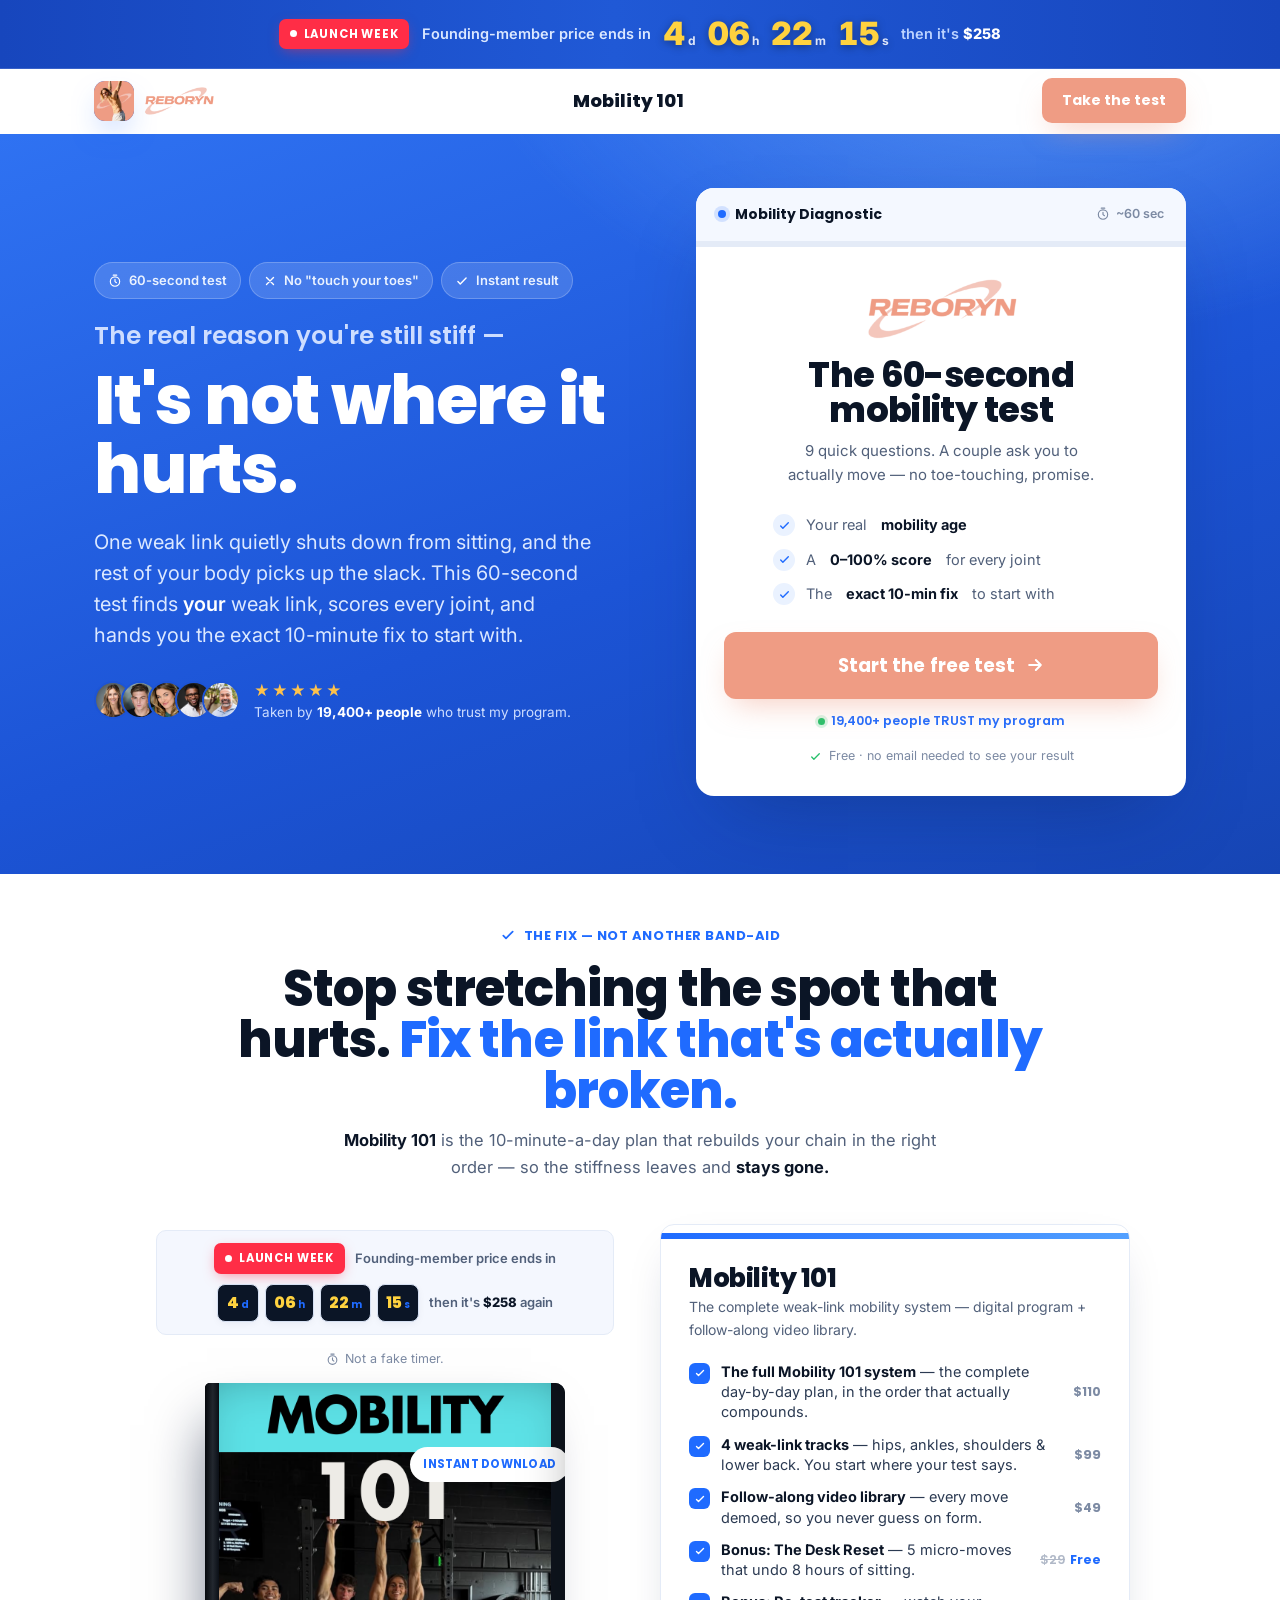
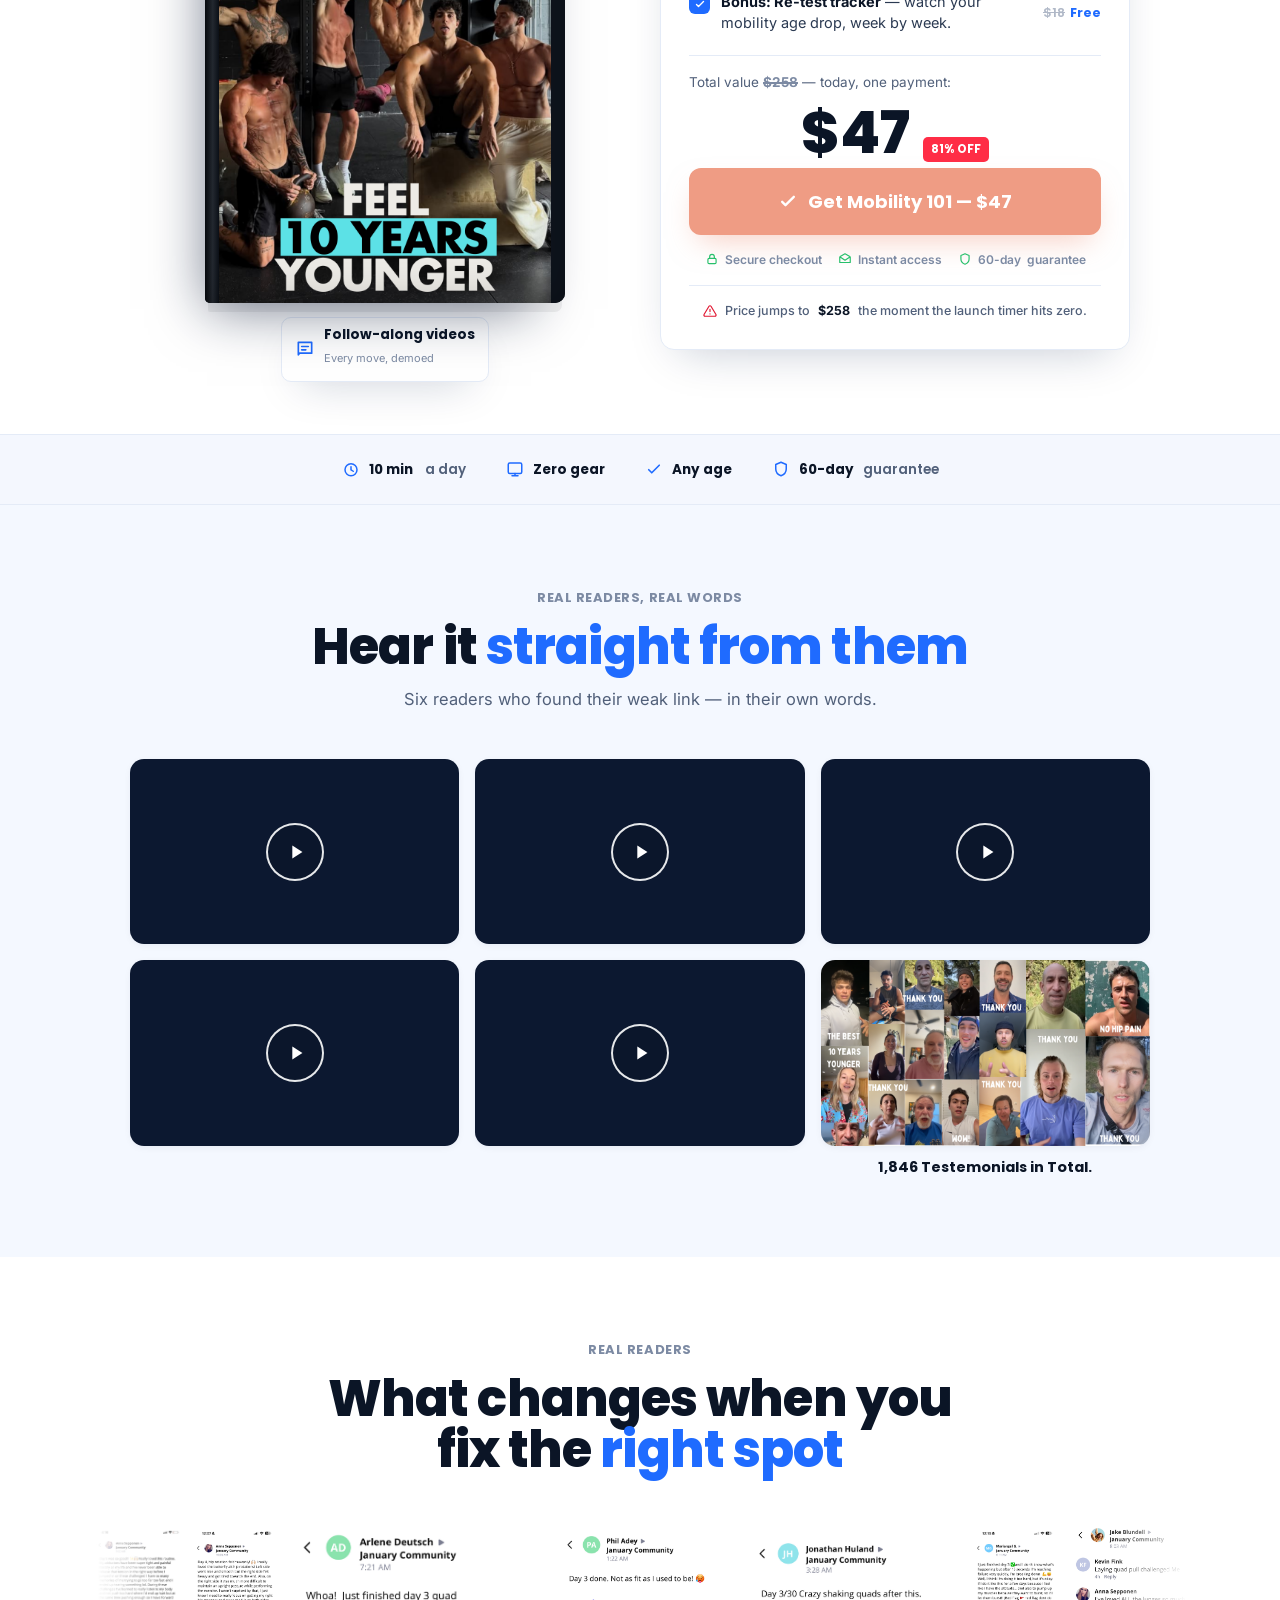
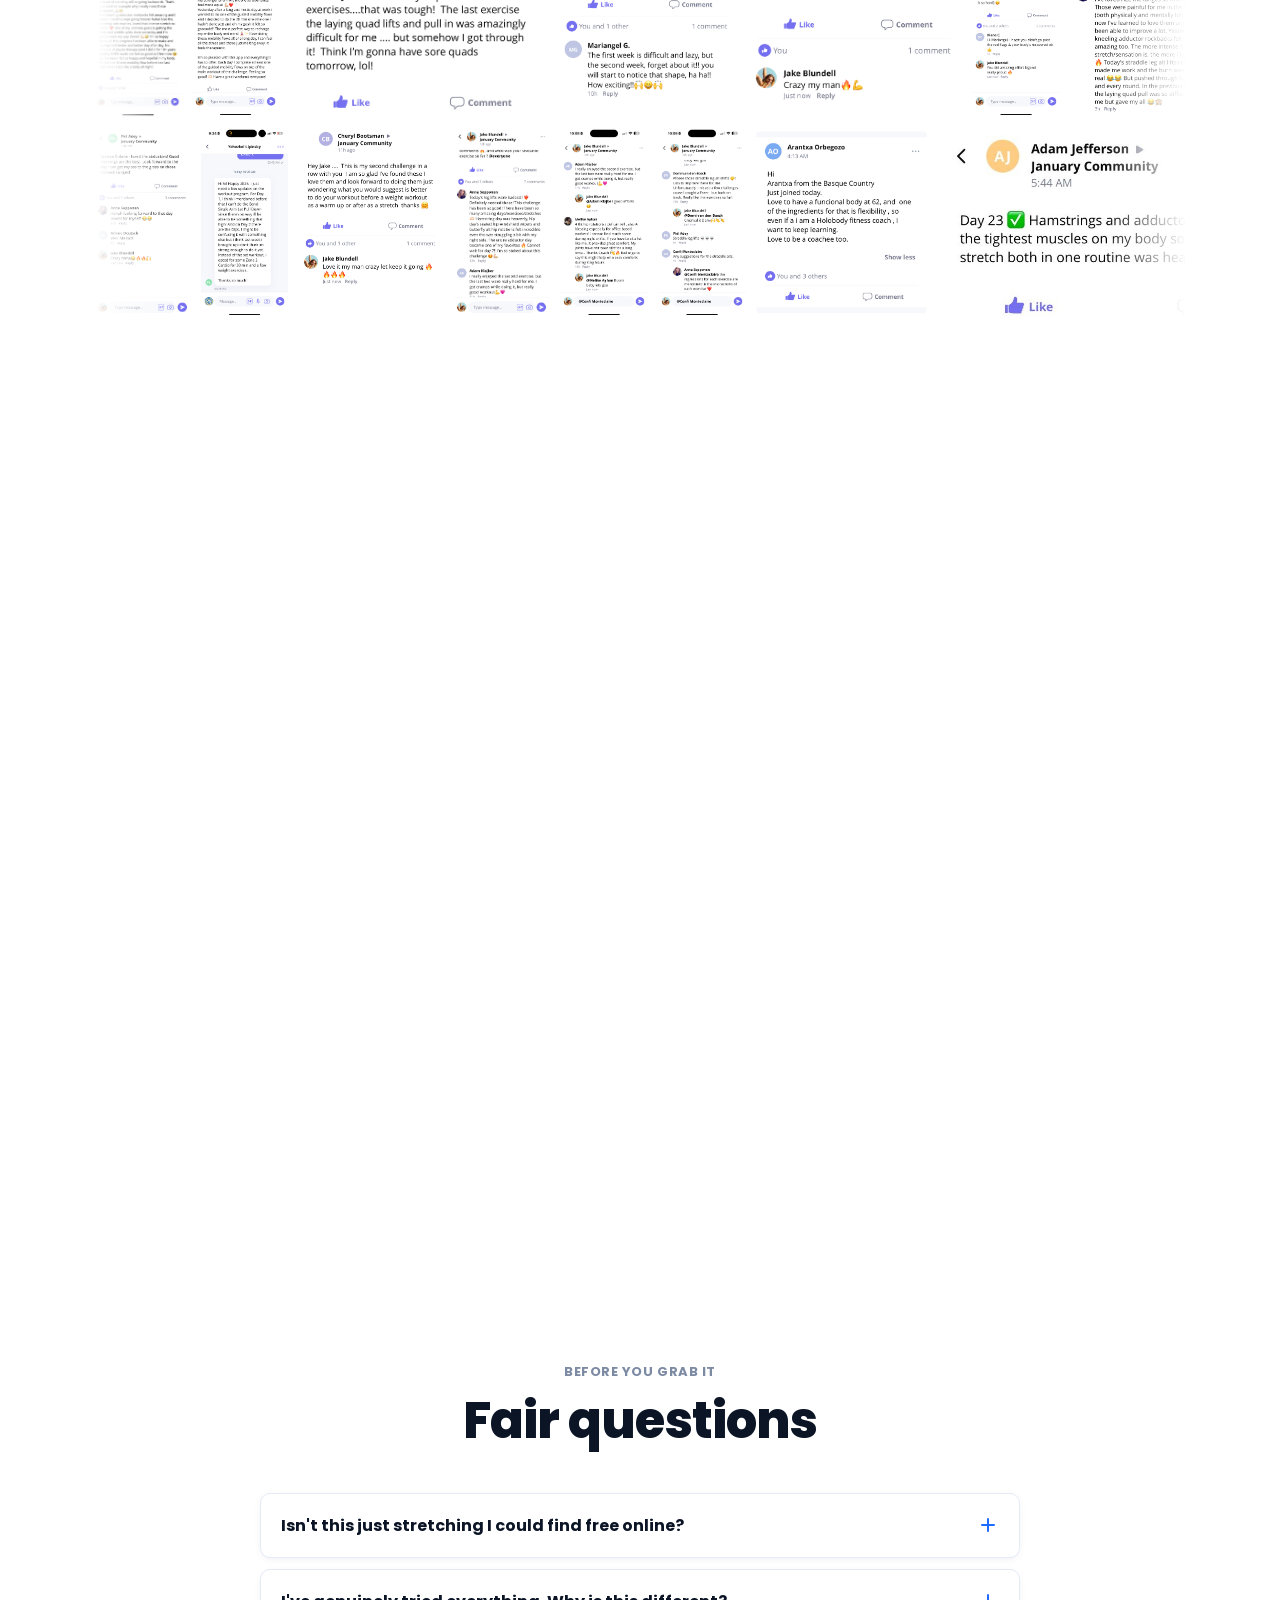
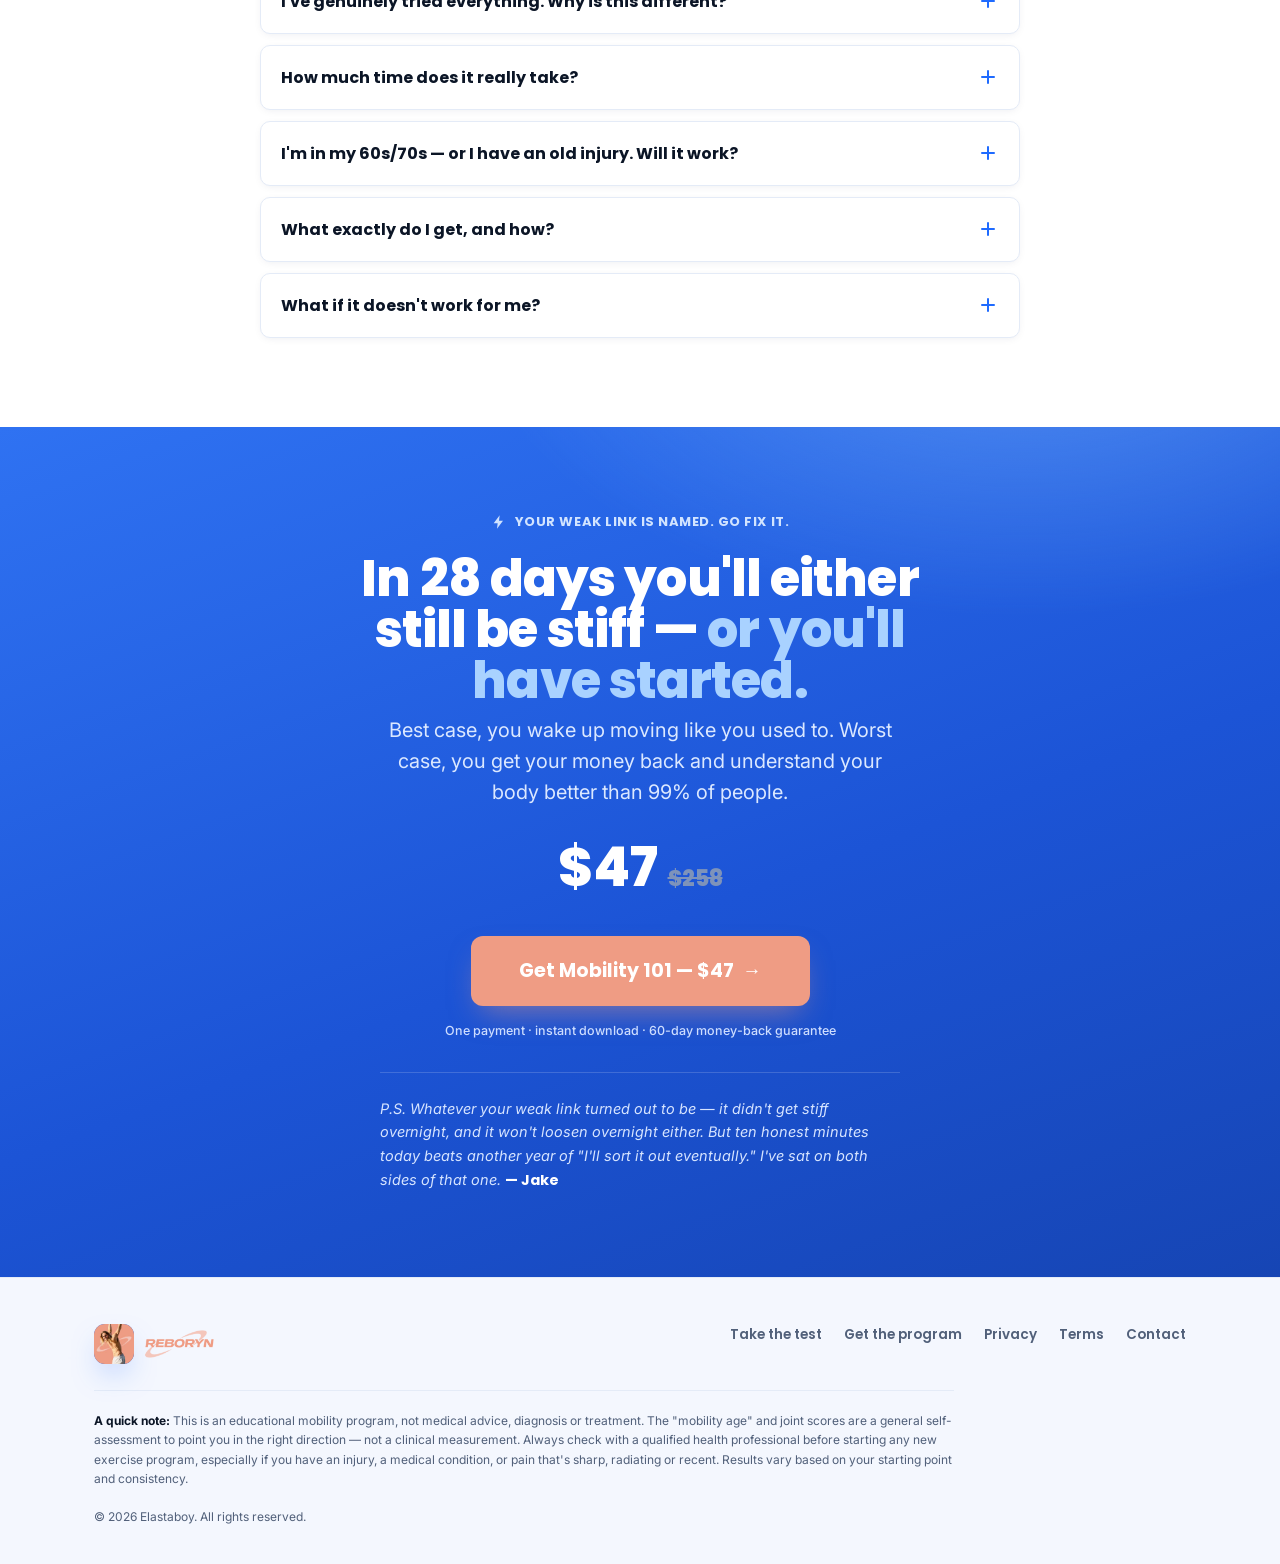
==== index.html @ 21a35880 "Rename move-younger.html to index.html" ====
<!DOCTYPE html>
<html lang="en">
<head>
<meta charset="UTF-8" />
<meta name="viewport" content="width=device-width, initial-scale=1.0" />
<meta name="theme-color" content="#1c54d6" />
<link rel="icon" type="image/jpeg" href="assets/img/images.jpg" />
<title>The 60-Second Mobility Test — Find Your Weak Link | Elastaboy</title>
<meta name="description" content="Take the free 60-second mobility test. Get your mobility age, a score for every joint, and the exact 10-minute fix for your weakest link." />

<!-- ============================================================
     EDIT YOUR OFFER in the CONFIG block near the bottom of this
     file (price, checkout link, guarantee, launch deadline, etc.)
     The eBook title + copy auto-change to match the test result —
     see the OFFER block to tweak that wording.
     ============================================================ -->

<link rel="preconnect" href="https://fonts.googleapis.com">
<link rel="preconnect" href="https://fonts.gstatic.com" crossorigin>
<link href="https://fonts.googleapis.com/css2?family=Poppins:wght@500;600;700;800&family=Inter:wght@400;500;600;700;800;900&display=swap" rel="stylesheet">

<style>
/* ============================ TOKENS ============================ */
:root{
  /* blues */
  --blue:#1f6bff;
  --blue-600:#1559e6;
  --blue-700:#1147bd;
  --coral:#ef9c84;
  --coral-600:#cb8570;
  --sky:#52a0ff;
  --sky-2:#8cc2ff;
  --sky-soft:#eaf2ff;
  --sky-tint:#f4f8ff;
  /* navy / ink (the "black") */
  --navy:#091633;
  --navy-2:#0d2150;
  /* vibrant blue "bands" (replaces the old deep-navy sections) */
  --band:linear-gradient(160deg,#2f72f2 0%,#1c54d6 56%,#1645b4 100%);
  --band-glow:radial-gradient(1000px 560px at 80% -14%, rgba(125,184,255,.5) 0%, transparent 55%);
  --banner:linear-gradient(90deg,#1746bd 0%,#2059d6 48%,#1746bd 100%);
  --ink:#0b1526;
  --slate:#51607a;
  --slate-2:#7c8aa3;
  /* neutrals */
  --white:#ffffff;
  --paper:#f4f7fe;
  --line:#e4ebf7;
  --line-2:#d6e0f2;
  /* strategic red (urgency ONLY) */
  --red:#ff2d46;
  --red-ink:#e11631;
  --red-soft:#fff0f1;

  --display:'Poppins',sans-serif;
  --body:'Inter',sans-serif;

  --maxw:1140px;
  --r:14px;
  --r-sm:10px;
  --r-xs:7px;
  --ease:cubic-bezier(.2,.6,.3,1);

  --sh-sm:0 2px 10px -3px rgba(11,30,72,.10);
  --sh:0 18px 44px -20px rgba(11,30,72,.26);
  --sh-lg:0 34px 80px -30px rgba(11,30,72,.34);
  --sh-blue:0 14px 30px -10px rgba(31,107,255,.50);
  --sh-coral:0 14px 30px -10px rgba(239,156,132,.50);
}

*{box-sizing:border-box;margin:0;padding:0}
html{scroll-behavior:smooth;-webkit-text-size-adjust:100%}
body{background:var(--white);color:var(--ink);font-family:var(--body);font-size:17px;line-height:1.62;-webkit-font-smoothing:antialiased;text-rendering:optimizeLegibility;overflow-x:hidden}
img{max-width:100%;display:block}
button{font-family:inherit;cursor:pointer;border:none;background:none;color:inherit}
a{color:inherit;text-decoration:none}
svg{display:block}
::selection{background:var(--blue);color:#fff}
.wrap{position:relative;z-index:1;width:100%;max-width:var(--maxw);margin:0 auto;padding:0 24px}

/* ============================ TYPE ============================ */
.eyebrow{font-family:var(--display);font-weight:700;letter-spacing:.04em;text-transform:uppercase;font-size:13px;color:var(--blue);display:inline-flex;align-items:center;gap:8px}
.eyebrow.soft{color:var(--slate-2)}
.eyebrow svg{width:16px;height:16px}
h1,h2,h3,h4{font-family:var(--display);font-weight:800;line-height:1.02;letter-spacing:-.018em}
h1{font-size:clamp(38px,5.6vw,68px)}
h2{font-size:clamp(30px,4.2vw,50px)}
h3{font-size:clamp(23px,2.8vw,32px)}
.blue{color:var(--blue)}
p.lead{font-size:clamp(17px,1.9vw,20px);color:var(--slate);line-height:1.55}
.strike{color:var(--slate-2);text-decoration:line-through;text-decoration-thickness:2px}

/* ============================ STICKY TOPBARS ============================ */
.topbars{position:sticky;top:0;z-index:80}
.promo{background:var(--banner);color:#fff;border-bottom:1px solid rgba(255,255,255,.14)}
.promo-in{display:flex;align-items:center;justify-content:center;gap:13px;min-height:56px;padding:8px 0;font-size:14.5px;flex-wrap:wrap}
.promo-flag{display:inline-flex;align-items:center;gap:7px;font-family:var(--display);font-weight:700;font-size:11.5px;letter-spacing:.07em;text-transform:uppercase;background:var(--red);color:#fff;padding:6px 11px;border-radius:var(--r-xs);box-shadow:0 4px 14px -4px rgba(255,45,70,.6)}
.promo-flag .pdot{width:7px;height:7px;border-radius:50%;background:#fff;animation:pulse 1.4s infinite}
.promo-msg{color:#dbe8ff;font-weight:600}
.promo-then{color:#bcd3ff;font-weight:600}
.promo-then b{color:#fff;font-weight:800}
.promo-clock{display:inline-flex;gap:13px;font-family:'Inter',sans-serif;font-weight:900;font-variant-numeric:tabular-nums}
.promo-clock span{display:inline-flex;align-items:baseline;justify-content:center;gap:2px;color:#ffd23f;font-size:32px;font-weight:900;letter-spacing:-.02em;text-shadow:0 2px 8px rgba(0,0,0,.35)}
.promo-clock span b{color:#fff;font-weight:700;font-size:12px;text-transform:lowercase;margin-left:1px;opacity:.85}
@keyframes pulse{0%,100%{opacity:1}50%{opacity:.35}}

header{background:rgba(255,255,255,.92);backdrop-filter:saturate(150%) blur(8px);-webkit-backdrop-filter:saturate(150%) blur(8px);border-bottom:1px solid transparent;transition:border-color .25s,box-shadow .25s}
header.scrolled{border-bottom-color:var(--line);box-shadow:var(--sh-sm)}
.nav{display:flex;align-items:center;justify-content:space-between;height:64px}
.brand{display:flex;align-items:center;gap:10px;font-family:var(--display);font-weight:800;letter-spacing:-.01em;font-size:19px;color:var(--ink)}
.brand .mark{width:40px;height:40px;border-radius:11px;display:grid;place-items:center;background:linear-gradient(145deg,var(--blue),var(--blue-700));color:#fff;box-shadow:var(--sh-blue);overflow:hidden}
.brand .mark img{width:100%;height:100%;object-fit:cover}
.brand .wordmark{height:28px;width:auto}
.nav-meta{display:flex;align-items:center;font-size:18px;color:var(--ink);font-family:var(--display);font-weight:800}
.nav-cta{font-family:var(--display);font-weight:700;font-size:14px;padding:11px 20px;border-radius:var(--r-sm);background:var(--coral);color:#fff;box-shadow:var(--sh-coral);transition:transform .14s var(--ease),background .18s}
.nav-cta:hover{background:var(--coral-600);transform:translateY(-1px)}

/* ============================ DARK BANDS ============================ */
.band-dark{background:var(--band-glow),var(--band);color:#fff}
.band-dark h1,.band-dark h2,.band-dark h3{color:#fff}
.band-dark p.lead{color:#dbe8ff}
.band-dark .eyebrow{color:#d2e4ff}
.band-dark .eyebrow svg{color:#cfe2ff}
/* primary CTA sitting directly on a blue band: invert to white so it pops
   (scoped to #final so the blue test-card buttons are unaffected) */
#final .btn-primary{background:var(--coral);color:#fff;box-shadow:var(--sh-coral)}
#final .btn-primary:hover{background:var(--coral-600);color:#fff}

/* ============================ HERO ============================ */
#hero{padding:54px 0 78px;position:relative;overflow:hidden}
.hero-grid{display:grid;grid-template-columns:1.06fr .94fr;gap:50px;align-items:center}
.hero-copy{max-width:560px}
.hero-badges{display:flex;flex-wrap:wrap;gap:8px;margin:0 0 22px}
.chip{display:inline-flex;align-items:center;gap:7px;font-family:var(--body);font-weight:600;font-size:13px;color:#eaf2ff;background:rgba(255,255,255,.14);border:1px solid rgba(255,255,255,.22);padding:7px 13px;border-radius:999px}
.chip svg{width:14px;height:14px;color:#fff}
#hero h1{margin:4px 0 0;color:#fff}
#hero h1 .small{display:block;font-size:.36em;font-family:var(--display);font-weight:600;letter-spacing:0;color:#cdddff;margin-bottom:14px;line-height:1.25;text-transform:none}
.hero-copy p.lead{margin:22px 0 0;max-width:500px}
.hero-copy p.lead b{color:#fff;font-weight:600}
.hero-proof{display:flex;align-items:center;gap:14px;margin-top:28px;flex-wrap:wrap}
.avatars{display:flex}
.avatars span{width:38px;height:38px;border-radius:50%;border:2px solid #1c54d6;margin-left:-11px;display:grid;place-items:center;overflow:hidden}
.avatars span svg{width:21px;height:21px}
.avatars span img{width:100%;height:100%;object-fit:cover}
.avatars span:first-child{margin-left:0}
.hero-proof .stars{color:#ffc24b;font-size:15px;letter-spacing:2px}
.hero-proof small{color:#cdddff;font-size:13.5px;display:block;line-height:1.4}
.hero-proof b{color:#fff}

/* test card */
.test-card{background:var(--white);color:var(--ink);border-radius:18px;overflow:hidden;box-shadow:var(--sh-lg)}
.tc-head{padding:15px 22px;border-bottom:1px solid var(--line);display:flex;align-items:center;justify-content:space-between;gap:12px;background:var(--sky-tint)}
.tc-head .lhs{display:flex;align-items:center;gap:9px;font-family:var(--display);font-weight:700;font-size:14px;color:var(--ink)}
.tc-head .live{width:8px;height:8px;border-radius:50%;background:var(--blue);box-shadow:0 0 0 4px rgba(31,107,255,.16);animation:pulse 1.8s infinite}
.tc-timer{font-family:var(--body);font-weight:600;font-size:12.5px;color:var(--slate-2);display:flex;align-items:center;gap:6px}
.tc-timer svg{width:14px;height:14px}
.progress{height:5px;background:var(--line);position:relative;overflow:hidden}
.progress .bar{position:absolute;left:0;top:0;bottom:0;width:0;background:linear-gradient(90deg,var(--blue),var(--sky));transition:width .5s var(--ease)}
.tc-body{padding:28px 28px 30px;min-height:420px;display:flex;flex-direction:column}

.q-step{display:none;animation:stepIn .42s var(--ease) both}
.q-step.active{display:flex;flex-direction:column;flex:1}
@keyframes stepIn{from{opacity:0;transform:translateY(12px)}to{opacity:1;transform:none}}
.intro-icon{display:flex;justify-content:center;margin:4px auto 18px}
.intro-icon img{height:60px;width:auto}
.q-step.intro{text-align:center;align-items:center;justify-content:center}
.q-step.intro h2{font-size:clamp(27px,3.6vw,35px);margin-bottom:11px;color:var(--ink)}
.q-step.intro>p{color:var(--slate);max-width:330px;margin:0 auto 4px;font-size:15px}
.intro-points{display:flex;flex-direction:column;gap:11px;margin:22px 0 26px;width:100%;max-width:336px;text-align:left}
.intro-points li{display:flex;gap:11px;align-items:center;list-style:none;font-size:14.5px;color:var(--slate)}
.intro-points .ck{width:22px;height:22px;border-radius:50%;background:var(--sky-soft);display:grid;place-items:center;flex-shrink:0}
.intro-points .ck svg{width:13px;height:13px;color:var(--blue)}
.intro-points b{color:var(--ink);font-weight:700}

.q-count{font-family:var(--display);font-weight:700;font-size:12.5px;letter-spacing:.02em;text-transform:uppercase;color:var(--blue);margin-bottom:11px}
.q-title{font-family:var(--display);font-weight:700;font-size:clamp(19px,2.5vw,24px);line-height:1.22;margin-bottom:6px;color:var(--ink)}
.q-sub{color:var(--slate-2);font-size:14px;margin-bottom:20px}
.opts{display:flex;flex-direction:column;gap:10px;flex:1}
.opt{display:flex;align-items:center;gap:13px;text-align:left;width:100%;background:var(--white);border:1.5px solid var(--line);border-radius:12px;padding:14px 15px;font-family:var(--body);font-weight:500;font-size:15px;color:#26344c;transition:border-color .15s,background .15s,box-shadow .15s,transform .1s var(--ease)}
.opt:hover{border-color:var(--blue);background:var(--sky-tint);transform:translateX(3px);box-shadow:var(--sh-sm)}
.opt .tick{width:22px;height:22px;border-radius:50%;border:2px solid var(--line-2);flex-shrink:0;display:grid;place-items:center;transition:.15s}
.opt .tick svg{width:12px;height:12px;color:#fff;opacity:0;transform:scale(.4);transition:.15s}
.opt.sel{border-color:var(--blue);background:var(--sky-soft)}
.opt.sel .tick{background:var(--blue);border-color:var(--blue)}
.opt.sel .tick svg{opacity:1;transform:scale(1)}
.opt .emoji{font-size:20px;width:24px;text-align:center;flex-shrink:0}
.opt .txt{flex:1}

.age-wrap{flex:1;display:flex;flex-direction:column;justify-content:center;padding:6px 0 0}
.age-num{font-family:var(--display);font-weight:800;font-size:82px;line-height:1;text-align:center;color:var(--ink)}
.age-num span{color:var(--blue)}
.age-label{text-align:center;color:var(--slate-2);font-family:var(--display);font-weight:600;letter-spacing:.06em;text-transform:uppercase;font-size:12px;margin-top:2px}
.slider{-webkit-appearance:none;appearance:none;width:100%;height:8px;border-radius:6px;margin:32px 0 8px;background:linear-gradient(90deg,var(--blue) 0%,var(--blue) var(--p,40%),var(--line) var(--p,40%));outline:none}
.slider::-webkit-slider-thumb{-webkit-appearance:none;width:28px;height:28px;border-radius:50%;background:#fff;cursor:grab;border:5px solid var(--blue);box-shadow:var(--sh-sm)}
.slider::-webkit-slider-thumb:active{cursor:grabbing}
.slider::-moz-range-thumb{width:28px;height:28px;border-radius:50%;background:#fff;cursor:grab;border:5px solid var(--blue)}
.slider-ends{display:flex;justify-content:space-between;color:var(--slate-2);font-size:12px;font-family:var(--display);font-weight:600}

.q-nav{display:flex;align-items:center;gap:10px;margin-top:22px}
.btn{font-family:var(--display);font-weight:700;border-radius:12px;display:inline-flex;align-items:center;justify-content:center;gap:9px;transition:background .15s,transform .12s var(--ease),box-shadow .2s}
.btn-primary{background:var(--coral);color:#fff;padding:16px 26px;font-size:16px;flex:1;box-shadow:var(--sh-coral)}
.btn-primary:hover{background:var(--coral-600);transform:translateY(-2px)}
.btn-primary:disabled{opacity:.4;cursor:not-allowed;transform:none;box-shadow:none}
.btn-primary svg{width:18px;height:18px}
/* attention-grabbing Start-test CTA */
.start-btn{position:relative;font-size:18.5px!important;padding:20px 26px!important;letter-spacing:.005em;animation:startPulse 2s ease-in-out infinite}
.start-btn svg{width:20px;height:20px;transition:transform .2s var(--ease)}
.start-btn:hover{animation:none;background:var(--coral-600)}
.start-btn:hover svg{transform:translateX(4px)}
@keyframes startPulse{
  0%,100%{box-shadow:0 14px 30px -10px rgba(239,156,132,.55),0 0 0 0 rgba(239,156,132,.34)}
  50%{box-shadow:0 18px 40px -8px rgba(239,156,132,.85),0 0 0 7px rgba(239,156,132,0)}
}
.start-nudge{display:flex;align-items:center;justify-content:center;gap:6px;margin-top:12px;color:var(--blue);font-family:var(--display);font-weight:600;font-size:12.5px}
.start-nudge .live2{width:7px;height:7px;border-radius:50%;background:#27c06b;box-shadow:0 0 0 3px rgba(39,192,107,.18);animation:pulse 2s infinite}
.btn-ghost{background:var(--white);border:1.5px solid var(--line-2);color:var(--slate);padding:15px 18px;font-size:14px}
.btn-ghost:hover{color:var(--ink);border-color:var(--slate-2);background:var(--sky-tint)}
.btn-ghost svg{width:16px;height:16px}
.tc-foot{text-align:center;color:var(--slate-2);font-size:12.5px;margin-top:15px;display:flex;align-items:center;justify-content:center;gap:7px}
.tc-foot svg{width:13px;height:13px;color:#27c06b}

/* analyzing + done */
.analyzing,.done-state{text-align:center;align-items:center;justify-content:center}
.ana-ring{width:84px;height:84px;margin:0 auto 20px;position:relative}
.ana-ring svg{transform:rotate(-90deg)}
.ana-ring .track{fill:none;stroke:var(--line);stroke-width:7}
.ana-ring .fill{fill:none;stroke:var(--blue);stroke-width:7;stroke-linecap:round;stroke-dasharray:239;stroke-dashoffset:239}
.ana-pct{position:absolute;inset:0;display:grid;place-items:center;font-family:var(--display);font-weight:800;font-size:23px;color:var(--ink)}
.ana-status{font-family:var(--display);font-weight:600;color:var(--slate);font-size:15px;min-height:22px;transition:opacity .25s}
.done-check{width:74px;height:74px;border-radius:50%;background:linear-gradient(145deg,#27c06b,#159a52);display:grid;place-items:center;margin:0 auto 18px;box-shadow:0 14px 30px -10px rgba(21,154,82,.5)}
.done-check svg{width:38px;height:38px;color:#fff}
.done-state h2{font-size:30px;margin-bottom:8px;color:var(--ink)}
.done-state p{color:var(--slate);margin-bottom:20px}

/* ============================ SECTIONS ============================ */
section{position:relative;padding:78px 0}
.sec-head{text-align:center;max-width:680px;margin:0 auto 46px}
.sec-head .eyebrow{margin-bottom:14px}
.sec-head p{color:var(--slate);margin-top:13px;font-size:16.5px}
.reveal{opacity:0;transform:translateY(22px);transition:opacity .6s var(--ease),transform .6s var(--ease)}
.reveal.in{opacity:1;transform:none}

/* ===== RESULTS ===== */
#results{display:none;padding:52px 0 34px;background:var(--paper)}
#results.show{display:block}
.res-banner{display:inline-flex;align-items:center;gap:9px;background:var(--blue);color:#fff;font-family:var(--display);font-weight:700;font-size:12.5px;letter-spacing:.02em;text-transform:uppercase;padding:9px 16px;border-radius:999px;margin:0 auto 18px;box-shadow:var(--sh-blue)}
.res-banner svg{width:15px;height:15px}
.res-top{text-align:center;max-width:680px;margin:0 auto 38px}
#results h2{margin-bottom:12px}
.res-intro{color:var(--slate);font-size:16.5px;line-height:1.55}
.res-intro b{color:var(--ink)}

.res-main{display:grid;grid-template-columns:.82fr 1.18fr;gap:20px;max-width:980px;margin:0 auto;align-items:stretch}
.panel{background:var(--white);border:1px solid var(--line);border-radius:var(--r);padding:28px;box-shadow:var(--sh-sm)}
.panel-title{font-family:var(--display);font-weight:700;text-transform:uppercase;letter-spacing:.03em;font-size:12.5px;color:var(--slate-2);margin-bottom:20px;display:flex;align-items:center;gap:8px}
.panel-title svg{width:16px;height:16px;color:var(--blue)}

.age-panel{display:flex;flex-direction:column;align-items:center;text-align:center}
.gauge{position:relative;width:198px;height:198px;margin:6px 0 4px}
.gauge svg{transform:rotate(-90deg)}
.gauge .g-track{fill:none;stroke:var(--line);stroke-width:15}
.gauge .g-fill{fill:none;stroke:var(--blue);stroke-width:15;stroke-linecap:round;transition:stroke-dashoffset 1.4s var(--ease)}
.gauge-center{position:absolute;inset:0;display:flex;flex-direction:column;align-items:center;justify-content:center}
.gauge-center .num{font-family:var(--display);font-weight:800;font-size:68px;line-height:.85;color:var(--ink)}
.gauge-center .lbl{font-family:var(--display);font-weight:600;text-transform:uppercase;letter-spacing:.08em;font-size:10.5px;color:var(--slate-2);margin-top:7px}
.age-gap{font-family:var(--body);font-weight:600;font-size:15px;color:var(--slate);margin-top:12px}
.age-gap b{color:var(--red-ink);font-weight:700}
.age-real{color:var(--slate-2);font-size:13px;margin-top:4px;font-weight:500}

.score-row{margin-bottom:17px}
.score-row:last-child{margin-bottom:0}
.score-head{display:flex;align-items:center;justify-content:space-between;margin-bottom:7px}
.score-name{font-family:var(--display);font-weight:600;font-size:14.5px;display:flex;align-items:center;gap:9px;color:var(--ink)}
.score-tag{font-family:var(--display);font-weight:700;font-size:9.5px;letter-spacing:.04em;text-transform:uppercase;padding:3px 7px;border-radius:5px}
.score-tag.weak{background:var(--red-soft);color:var(--red-ink)}
.score-tag.comp{background:var(--sky-soft);color:var(--blue)}
.score-pct{font-family:var(--display);font-weight:800;font-size:21px;font-variant-numeric:tabular-nums}
.score-track{height:10px;background:var(--line);border-radius:6px;overflow:hidden}
.score-fill{height:100%;width:0;border-radius:6px;transition:width 1.1s var(--ease)}
.score-fill.sev{background:linear-gradient(90deg,var(--red),#ff6173)}
.score-fill.mod{background:linear-gradient(90deg,var(--sky),var(--sky-2))}
.score-fill.ok{background:linear-gradient(90deg,var(--blue),var(--sky))}
.score-fill.good{background:linear-gradient(90deg,var(--blue-700),var(--blue))}
.score-note{font-size:12px;color:var(--slate-2);margin-top:5px;font-weight:500}

.res-focus{max-width:980px;margin:20px auto 0;background:var(--white);border:1px solid var(--line);border-radius:var(--r);padding:30px;box-shadow:var(--sh-sm);border-left:4px solid var(--blue)}
.res-focus .wl-tag{display:inline-flex;align-items:center;gap:7px;font-family:var(--display);font-weight:700;font-size:12px;letter-spacing:.03em;text-transform:uppercase;color:var(--blue);margin-bottom:9px}
.res-focus .wl-tag svg{width:15px;height:15px}
.res-focus h3{font-size:clamp(23px,3vw,30px);line-height:1.08;margin-bottom:12px;color:var(--ink)}
.res-focus h3 span{color:var(--blue)}
.res-focus>p{color:var(--slate);font-size:15.5px;max-width:760px;margin-bottom:24px}
.focus-steps{display:grid;grid-template-columns:repeat(3,1fr);gap:14px}
.fstep{background:var(--sky-tint);border-radius:var(--r-sm);padding:18px;border-top:2px solid var(--blue)}
.fstep .n{font-family:var(--display);font-weight:700;font-size:12px;letter-spacing:.05em;text-transform:uppercase;color:var(--blue);margin-bottom:8px}
.fstep h5{font-family:var(--display);font-weight:700;font-size:16px;margin-bottom:5px;color:var(--ink)}
.fstep p{font-size:13.5px;color:var(--slate);line-height:1.45}

/* ===== OFFER ===== */
#offer{padding-top:50px;padding-bottom:0;background:var(--white)}
.offer-eye{text-align:center}
.offer-headline{text-align:center;max-width:820px;margin:12px auto 10px}
.offer-headline span{color:var(--blue)}
.offer-sub{text-align:center;color:var(--slate);max-width:600px;margin:0 auto 44px;font-size:16.5px}
.offer-sub b{color:var(--ink)}
.offer-grid{display:grid;grid-template-columns:1fr 1fr;gap:40px;align-items:start;max-width:980px;margin:0 auto}

/* book mockup */
.mock{display:flex;flex-direction:column;align-items:center;gap:14px;padding:6px 6px 16px}
.book{width:360px;height:520px;border-radius:5px 10px 10px 5px;position:relative;background:#0e141d;box-shadow:-16px 24px 52px -18px rgba(9,22,51,.55),0 12px 0 -3px rgba(0,0,0,.06);overflow:hidden}
.book::before{content:"";position:absolute;left:0;top:0;bottom:0;width:14px;z-index:4;background:linear-gradient(90deg,rgba(0,0,0,.45),rgba(255,255,255,.10) 55%,rgba(0,0,0,.18));pointer-events:none}
.book::after{content:"";position:absolute;inset:0;z-index:4;pointer-events:none;box-shadow:inset 0 0 60px -22px rgba(0,0,0,.55)}
.book-img{position:absolute;inset:0;width:100%;height:100%;object-fit:contain;display:block;z-index:2;background:#0e141d}
.book-fallback{display:none;position:absolute;inset:0;z-index:1;flex-direction:column;align-items:center;justify-content:center;text-align:center;padding:26px 18px;background:linear-gradient(170deg,#1c2737 0%,#0d141d 72%);color:#fff}
.bf-bar{font-family:var(--display);font-weight:800;font-size:30px;text-transform:uppercase;letter-spacing:.01em;background:#79e2ec;color:#08131a;padding:2px 14px;border-radius:3px}
.bf-101{font-family:var(--display);font-weight:800;font-size:80px;line-height:.82;margin:11px 0 18px}
.bf-foot{display:flex;flex-direction:column;gap:5px;font-family:var(--display);font-weight:800;text-transform:uppercase;font-size:25px;line-height:1.05}
.bf-foot .bf-hl{background:#79e2ec;color:#08131a;border-radius:2px}
.bf-brand{position:absolute;bottom:16px;left:0;right:0;font-family:var(--display);font-weight:700;font-size:10px;letter-spacing:.18em;text-transform:uppercase;color:#9fb2d6}
.mock-badge{position:absolute;top:64px;right:-4px;z-index:3;font-family:var(--display);font-weight:700;font-size:11.5px;letter-spacing:.02em;text-transform:uppercase;background:var(--white);color:var(--blue);padding:8px 13px;border-radius:999px;box-shadow:var(--sh)}
.mock-tag{background:var(--white);border:1px solid var(--line);border-radius:var(--r-sm);padding:10px 13px;display:flex;align-items:center;gap:9px;box-shadow:var(--sh)}
.mock-tag svg{width:20px;height:20px;color:var(--blue)}
.mock-tag b{font-family:var(--display);font-weight:700;font-size:13.5px;display:block;line-height:1.1;color:var(--ink)}
.mock-tag small{color:var(--slate-2);font-size:11px}

/* timer above the ebook (mirrors the top promo banner) */
.mock-timer{display:flex;align-items:center;justify-content:center;gap:10px;flex-wrap:wrap;text-align:center;width:100%;background:var(--paper);border:1px solid var(--line);border-radius:var(--r-sm);padding:12px 16px}
.mt-msg,.mt-then{font-size:13px;font-weight:600;color:var(--slate)}
.mt-then b{color:var(--ink);font-weight:800}
.mock-clock{display:inline-flex;gap:6px;font-family:var(--display);font-weight:800;font-variant-numeric:tabular-nums}
.mock-clock span{display:inline-flex;align-items:baseline;justify-content:center;gap:1px;background:var(--ink);border:1px solid var(--line-2);color:#ffd23f;padding:5px 8px;border-radius:8px;font-size:16px;min-width:42px;text-align:center;box-shadow:var(--sh-sm)}
.mock-clock span b{color:var(--blue);font-weight:700;font-size:10px;text-transform:lowercase;margin-left:1px}
.mock-note{display:flex;align-items:center;justify-content:center;gap:6px;font-size:12.5px;color:var(--slate-2)}
.mock-note svg{width:13px;height:13px;flex:none}

/* buy card */
.buy-card{background:var(--white);border:1px solid var(--line);border-radius:var(--r);padding:8px 0 0;box-shadow:var(--sh);overflow:hidden}
.buy-card .bc-top{height:6px;background:linear-gradient(90deg,var(--blue),var(--sky))}
.bc-pad{padding:26px 28px 28px}
.buy-personal{display:none;align-items:center;gap:9px;background:var(--sky-soft);border-left:3px solid var(--blue);border-radius:var(--r-sm);padding:11px 13px;font-size:13.5px;color:#234; margin-bottom:20px}
.buy-personal.show{display:flex}
.buy-personal svg{width:17px;height:17px;color:var(--blue);flex-shrink:0}
.buy-personal b{color:var(--ink);font-weight:700}
.buy-card h3{font-size:26px;line-height:1.04;margin-bottom:4px;color:var(--ink)}
.buy-card .sub{color:var(--slate);font-size:14px;margin-bottom:20px}
.incl{list-style:none;display:flex;flex-direction:column;gap:12px;margin-bottom:22px}
.incl li{display:flex;gap:11px;align-items:flex-start;font-size:14.5px;color:#2b3a52;line-height:1.4}
.incl li .ci{width:21px;height:21px;border-radius:6px;background:var(--blue);display:grid;place-items:center;flex-shrink:0;margin-top:1px}
.incl li .ci svg{width:12px;height:12px;color:#fff}
.incl li b{color:var(--ink);font-weight:700}
.incl li .v{margin-left:auto;font-family:var(--display);font-weight:700;font-size:12.5px;color:var(--slate-2);white-space:nowrap;align-self:center}
.incl li .v s{color:var(--slate-2);opacity:.6;font-weight:600;margin-right:2px}
.value-strike{color:var(--slate);font-size:13.5px;margin:0 0 14px;padding-top:16px;border-top:1px solid var(--line)}
.value-strike b{color:var(--ink)}
.price-row{display:flex;align-items:baseline;justify-content:center;gap:13px;margin-bottom:6px}
.price-now{font-family:var(--display);font-weight:800;font-size:58px;line-height:.85;color:var(--ink)}
.price-was{display:flex;flex-direction:column;gap:3px}
.price-was .off{font-family:var(--display);font-weight:700;font-size:11.5px;color:#fff;background:var(--red);padding:3px 8px;border-radius:5px;letter-spacing:.02em;width:fit-content;text-transform:uppercase}
.buy-btn{width:100%;background:var(--coral);color:#fff;padding:19px;border-radius:12px;font-family:var(--display);font-weight:700;font-size:18px;transition:background .15s,transform .12s var(--ease),box-shadow .2s;display:flex;align-items:center;justify-content:center;gap:10px;margin-top:6px;box-shadow:var(--sh-coral)}
.buy-btn:hover{background:var(--coral-600);transform:translateY(-2px);box-shadow:0 22px 44px -14px rgba(239,156,132,.6)}
.buy-btn svg{width:20px;height:20px}
.buy-sub{display:flex;align-items:center;justify-content:center;gap:16px;margin-top:15px;flex-wrap:wrap}
.buy-sub span{display:flex;align-items:center;gap:6px;color:var(--slate-2);font-size:12px;font-weight:600}
.buy-sub svg{width:14px;height:14px;color:#27c06b}
.buy-lock{display:flex;align-items:center;justify-content:center;gap:8px;margin-top:16px;padding-top:15px;border-top:1px solid var(--line);color:var(--slate);font-size:12.5px;font-weight:500}
.buy-lock svg{width:14px;height:14px;color:var(--red-ink)}
.buy-lock b{color:var(--ink);font-weight:700}

/* trust strip */
.trust-strip{border-top:1px solid var(--line);border-bottom:1px solid var(--line);padding:24px 0;background:var(--paper)}
.trust-strip .wrap{display:flex;align-items:center;justify-content:center;gap:14px 40px;flex-wrap:wrap}
.trust-item{display:flex;align-items:center;gap:9px;color:var(--slate);font-family:var(--display);font-weight:600;font-size:13.5px}
.trust-item svg{width:18px;height:18px;color:var(--blue)}
.trust-item b{color:var(--ink)}

/* problem */
.agi-grid{display:grid;grid-template-columns:1fr 1fr;gap:14px;max-width:880px;margin:0 auto}
.agi{display:flex;gap:13px;background:var(--white);border:1px solid var(--line);border-radius:var(--r);padding:19px 20px;align-items:flex-start;box-shadow:var(--sh-sm)}
.agi .x{width:28px;height:28px;border-radius:8px;background:var(--sky-soft);display:grid;place-items:center;flex-shrink:0}
.agi .x svg{width:15px;height:15px;color:var(--blue)}
.agi p{font-size:14.5px;color:var(--slate);line-height:1.45}
.agi p b{color:var(--ink)}
.agi-note{text-align:center;max-width:640px;margin:32px auto 0;font-size:18px;color:var(--ink);font-weight:500}
.agi-note b{color:var(--blue);font-weight:700}

/* video testimonials */
#video-proof{background:var(--sky-tint)}
.vidg{display:grid;grid-template-columns:repeat(3,1fr);gap:16px;max-width:1020px;margin:0 auto}
.vid-frame{position:relative;display:block;width:100%;aspect-ratio:16/9;border-radius:var(--r);overflow:hidden;box-shadow:var(--sh-sm);background:#0c1830 center/cover no-repeat;cursor:pointer;transition:transform .2s ease}
.vid-frame:hover{transform:translateY(-2px)}
.vid-frame.placeholder{background:linear-gradient(135deg,#1b2c4a,#0c1830);display:flex;align-items:center;justify-content:center}
.vid-frame .vid-label{position:absolute;bottom:12px;left:14px;color:rgba(255,255,255,.55);font-family:var(--body);font-weight:600;font-size:12.5px;letter-spacing:.02em}
.vid-frame .play-btn{position:absolute;inset:0;display:flex;align-items:center;justify-content:center}
.vid-frame .play-btn i{width:58px;height:58px;border-radius:50%;background:rgba(11,21,38,.5);border:2px solid rgba(255,255,255,.9);display:flex;align-items:center;justify-content:center;transition:transform .2s ease,background .2s ease}
.vid-frame .play-btn svg{margin-left:3px}
.vid-frame:hover .play-btn i{background:var(--blue);border-color:var(--blue);transform:scale(1.08)}

/* testimonials */
.tg{display:grid;grid-template-columns:repeat(3,1fr);gap:16px;max-width:1020px;margin:0 auto}
.tcard{background:var(--white);border:1px solid var(--line);border-radius:var(--r);padding:24px 22px;display:flex;flex-direction:column;box-shadow:var(--sh-sm)}
.tcard .stars{color:#ffc24b;font-size:14px;letter-spacing:2px;margin-bottom:12px}
.tcard p{font-size:14.5px;color:#2b3a52;line-height:1.55;flex:1}
.tcard p .hl{color:var(--ink);font-weight:600;box-shadow:inset 0 -8px 0 var(--sky-soft)}
.tcard .who{display:flex;align-items:center;gap:11px;margin-top:16px;padding-top:15px;border-top:1px solid var(--line)}
.tcard .who .av{width:42px;height:42px;border-radius:50%;flex-shrink:0;overflow:hidden;display:grid;place-items:center;font-family:var(--display);font-weight:700;font-size:14px;color:#fff}
.tcard .who .av img{width:100%;height:100%;object-fit:cover}
.tcard .who b{font-family:var(--display);font-weight:700;font-size:14.5px;display:block;line-height:1.2;color:var(--ink)}
.tcard .who small{color:var(--slate-2);font-size:12px;display:flex;align-items:center;gap:5px}
.tcard .who small svg{width:12px;height:12px;color:#27c06b}

/* best-image slot in vidg */
.tg-best{display:flex;flex-direction:column;align-items:center;gap:10px}
.tg-best img{width:100%;border-radius:var(--r);box-shadow:var(--sh-sm)}
.tg-best p{font-family:var(--display);font-weight:700;font-size:14.5px;color:var(--ink);text-align:center}

/* testimonial image marquee */
.tm-wrap{overflow:hidden;position:relative;margin-top:32px}
.tm-wrap::before,.tm-wrap::after{content:'';position:absolute;top:0;bottom:0;width:80px;z-index:2;pointer-events:none}
.tm-wrap::before{left:0;background:linear-gradient(to right,var(--white),transparent)}
.tm-wrap::after{right:0;background:linear-gradient(to left,var(--white),transparent)}
.tm-track{display:flex;gap:10px;padding:5px 0;width:max-content}
.tm-track.fwd{animation:tm-fwd 55s linear infinite}
.tm-track.rev{animation:tm-rev 48s linear infinite}
.tm-wrap:hover .tm-track{animation-play-state:paused}
.tm-track img{height:190px;width:auto;border-radius:10px;flex-shrink:0;display:block;pointer-events:none}
@keyframes tm-fwd{from{transform:translateX(0)}to{transform:translateX(-50%)}}
@keyframes tm-rev{from{transform:translateX(-50%)}to{transform:translateX(0)}}
@media(prefers-reduced-motion:reduce){.tm-track{animation-play-state:paused!important}}

/* guarantee (dark band) */
#guarantee{padding:74px 0}
.guar{max-width:820px;margin:0 auto;background:var(--band-glow),var(--band);border-radius:18px;padding:40px 44px;display:grid;grid-template-columns:auto 1fr;gap:34px;align-items:center;box-shadow:0 30px 70px -30px rgba(31,107,255,.5);border:1px solid rgba(255,255,255,.14)}
.guar-seal{width:140px;flex-shrink:0;display:grid;place-items:center}
.guar-seal img{width:140px;height:auto}
.guar-info h3{font-size:26px;margin-bottom:11px;color:#fff}
.guar-info p{color:#dbe8ff;font-size:15px;line-height:1.55}
.guar-info p b{color:#fff}

/* founder */
.founder{max-width:860px;margin:0 auto;display:grid;grid-template-columns:188px 1fr;gap:34px;align-items:center}
.founder-img{aspect-ratio:1;border-radius:var(--r);background:linear-gradient(160deg,var(--sky-soft),#dde9ff);display:flex;flex-direction:column;align-items:center;justify-content:center;gap:12px;overflow:hidden;position:relative;border:1px solid var(--line)}
.founder-img .ph-ic{width:58px;height:58px;color:var(--sky)}
.founder-img .ph-note{text-align:center;font-size:10.5px;color:var(--slate-2);font-family:var(--display);font-weight:600;letter-spacing:.02em}
.founder-photo{position:absolute;inset:0;width:100%;height:100%;object-fit:cover;object-position:center 20%;z-index:2;display:block}
.founder-info .eyebrow{margin-bottom:12px}
.founder-info h3{font-size:28px;margin-bottom:13px;color:var(--ink)}
.founder-info p{color:var(--slate);font-size:15.5px;margin-bottom:13px;line-height:1.6}
.founder-info p b{color:var(--ink)}
.founder-info .sig{font-family:var(--display);font-weight:800;font-size:24px;color:var(--blue);margin-top:6px}
.founder-info .sig small{display:block;font-family:var(--body);font-weight:500;font-size:12.5px;color:var(--slate-2);margin-top:2px}

/* faq */
.faq{max-width:760px;margin:0 auto}
.faq-item{border:1px solid var(--line);border-radius:var(--r-sm);background:var(--white);margin-bottom:11px;box-shadow:var(--sh-sm);transition:border-color .2s}
.faq-item.open{border-color:var(--line-2)}
.faq-q{width:100%;display:flex;align-items:center;justify-content:space-between;gap:16px;text-align:left;padding:19px 20px;font-family:var(--display);font-weight:700;font-size:16px;color:var(--ink)}
.faq-q .pm{width:22px;height:22px;flex-shrink:0;position:relative}
.faq-q .pm::before,.faq-q .pm::after{content:"";position:absolute;background:var(--blue);border-radius:1px;transition:.25s}
.faq-q .pm::before{left:4px;right:4px;top:10px;height:2px}
.faq-q .pm::after{top:4px;bottom:4px;left:10px;width:2px}
.faq-item.open .pm::after{transform:scaleY(0)}
.faq-a{max-height:0;overflow:hidden;transition:max-height .35s var(--ease)}
.faq-a p{padding:0 20px 20px;color:var(--slate);font-size:14.5px;line-height:1.6}
.faq-a p b{color:var(--ink)}

/* final cta (dark band) */
#final{text-align:center;padding:84px 0}
#final .price-tag{display:inline-flex;align-items:baseline;gap:10px;margin:16px 0 6px;font-family:var(--display);font-weight:800}
#final .price-tag .now{font-size:54px;color:#fff}
#final .price-tag .was{font-size:22px;color:#7e93ba;text-decoration:line-through}
#final .btn-primary{flex:none;display:inline-flex;padding:20px 48px;font-size:19px;margin-top:18px}
#final .micro{color:#cdddff;font-size:12.5px;margin-top:15px;font-weight:500}
#final h2 span{color:#a9d2ff}
#final .ps{color:#d6e4ff;font-size:14.5px;line-height:1.65;max-width:520px;margin:30px auto 0;padding-top:24px;border-top:1px solid rgba(255,255,255,.16);font-style:italic;text-align:left}
#final .ps .ps-sig{font-style:normal;font-family:var(--display);font-weight:700;color:#fff;white-space:nowrap}

/* footer */
footer{background:var(--paper);color:var(--slate);padding:46px 0 38px;border-top:1px solid var(--line)}
.foot-top{display:flex;justify-content:space-between;align-items:flex-start;gap:30px;flex-wrap:wrap;margin-bottom:26px}
.foot-top .brand{color:var(--ink)}
.foot-links{display:flex;gap:22px;flex-wrap:wrap;font-size:13.5px;color:var(--slate);font-family:var(--display);font-weight:600}
.foot-links a:hover{color:var(--blue)}
.disclaimer{font-size:12px;color:var(--slate);line-height:1.6;max-width:860px;border-top:1px solid var(--line);padding-top:20px}
.disclaimer b{color:var(--ink)}

/* responsive */
@media(max-width:980px){
  .hero-grid{grid-template-columns:1fr;gap:36px}
  .hero-copy{max-width:none;text-align:center;margin:0 auto}
  .hero-copy p.lead,.hero-badges{margin-left:auto;margin-right:auto}
  .hero-badges{justify-content:center}.hero-proof{justify-content:center}
  .res-main{grid-template-columns:1fr;gap:16px}
  .offer-grid{grid-template-columns:1fr;gap:42px}
  .mock{order:-1}
  .founder{grid-template-columns:1fr;text-align:center;gap:22px}
  .founder-img{max-width:168px;margin:0 auto}
}
@media(max-width:760px){
  body{font-size:16px}
  section{padding:58px 0}
  .promo-msg,.promo-then{display:none}
  .promo-in{gap:10px;min-height:50px}
  .promo-flag{font-size:10.5px;padding:5px 9px}
  .promo-clock{gap:8px}
  .promo-clock span{font-size:22px}
  .agi-grid,.focus-steps,.vidg,.tg{grid-template-columns:1fr}
  .guar{grid-template-columns:1fr;text-align:center;padding:32px 26px;gap:20px}
  .guar-seal{margin:0 auto}
  .tc-body{padding:22px 18px 24px;min-height:0}
  .foot-top{flex-direction:column}
  .nav-meta{display:none}
  #final .price-tag .now{font-size:44px}
}
@media(max-width:420px){
  .wrap{padding:0 16px}
  .opt{padding:12px;font-size:14px}
  .book{width:244px;height:330px}.book-title{font-size:40px}
  .promo-in{gap:10px}
}
@media(prefers-reduced-motion:reduce){
  *{animation-duration:.001ms!important;transition-duration:.12s!important;scroll-behavior:auto}
  .reveal{opacity:1;transform:none}
}
</style>
</head>
<body>

<!-- ====================== STICKY TOP BARS ====================== -->
<div class="topbars">
  <div class="promo">
    <div class="wrap promo-in">
      <span class="promo-flag"><span class="pdot"></span> Launch week</span>
      <span class="promo-msg">Founding-member price ends in</span>
      <span class="promo-clock" id="bannerclock"></span>
      <span class="promo-then">then it's <b id="promo-full">$258 </b></span>
    </div>
  </div>
  <header id="site-header">
    <div class="wrap nav">
      <a href="#top" class="brand">
        <span class="mark"><img src="assets/img/images.jpg" alt="Elastaboy logo" /></span>
        <img src="assets/img/reboryn.png" alt="Reboryn" class="wordmark" />
      </a>
      <div class="nav-meta">Mobility 101</div>
      <a href="#hero" class="nav-cta" id="nav-cta">Take the test</a>
    </div>
  </header>
</div>

<!-- ====================== HERO + TEST ====================== -->
<a id="top"></a>
<section id="hero" class="band-dark">
  <div class="wrap hero-grid">
    <div class="hero-copy">
      <div class="hero-badges">
        <span class="chip"><svg viewBox="0 0 24 24" width="14" height="14" fill="none"><circle cx="12" cy="13" r="8" stroke="currentColor" stroke-width="2"/><path d="M12 9v4l2.5 2M9 2h6" stroke="currentColor" stroke-width="2" stroke-linecap="round"/></svg> 60-second test</span>
        <span class="chip"><svg viewBox="0 0 24 24" width="14" height="14" fill="none"><path d="M6 6l12 12M18 6L6 18" stroke="currentColor" stroke-width="2.4" stroke-linecap="round"/></svg> No "touch your toes"</span>
        <span class="chip"><svg viewBox="0 0 24 24" width="14" height="14" fill="none"><path d="M5 13l4 4L19 7" stroke="currentColor" stroke-width="2.4" stroke-linecap="round" stroke-linejoin="round"/></svg> Instant result</span>
      </div>
      <h1>
        <span class="small">The real reason you're still stiff —</span>
        It's not where it hurts.
      </h1>
      <p class="lead">One weak link quietly shuts down from sitting, and the rest of your body picks up the slack. This 60-second test finds <b>your</b> weak link, scores every joint, and hands you the exact 10-minute fix to start with.</p>
      <div class="hero-proof">
        <div class="avatars" aria-hidden="true">
          <span><img src="assets/img/1-untitled-DSC_5241-1492f930-1500.jpg" alt="" /></span>
          <span><img src="assets/img/8I8A0034-scaled.jpg" alt="" /></span>
          <span><img src="assets/img/DSC_5796crop-web.webp" alt="" /></span>
          <span><img src="assets/img/a0e8e70c9a3c4037697a29e56cf0943a.jpg" alt="" /></span>
          <span><img src="assets/img/istockphoto-1961053928-612x612.jpg" alt="" /></span>
        </div>
        <div>
          <div class="stars">★★★★★</div>
          <small>Taken by <b>19,400+ people</b> who trust my program.</small>
        </div>
      </div>
    </div>

    <!-- THE TEST -->
    <div class="test-card" id="test">
      <div class="tc-head">
        <div class="lhs"><span class="live"></span> Mobility Diagnostic</div>
        <div class="tc-timer"><svg viewBox="0 0 24 24" width="14" height="14" fill="none"><circle cx="12" cy="13" r="8" stroke="currentColor" stroke-width="2"/><path d="M12 9v4l2.5 2M9 2h6" stroke="currentColor" stroke-width="2" stroke-linecap="round"/></svg> ~60 sec</div>
      </div>
      <div class="progress"><div class="bar" id="progbar"></div></div>
      <div class="tc-body" id="tcbody"></div>
    </div>
  </div>
</section>

<!-- ====================== RESULTS ====================== -->
<section id="results">
  <div class="wrap">
    <div class="res-top">
      <span class="res-banner"><svg viewBox="0 0 24 24" width="15" height="15" fill="none"><path d="M5 13l4 4L19 7" stroke="currentColor" stroke-width="2.4" stroke-linecap="round" stroke-linejoin="round"/></svg> Your results are in</span>
      <h2 id="res-h2">Here's what your body just told us</h2>
      <p class="res-intro" id="res-intro"></p>
    </div>

    <div class="res-main">
      <div class="panel age-panel">
        <div class="panel-title"><svg viewBox="0 0 24 24" width="16" height="16" fill="none"><circle cx="12" cy="13" r="8" stroke="currentColor" stroke-width="2"/><path d="M12 9v4l3 2" stroke="currentColor" stroke-width="2" stroke-linecap="round"/></svg> Your mobility age</div>
        <div class="gauge">
          <svg width="198" height="198" viewBox="0 0 198 198">
            <circle class="g-track" cx="99" cy="99" r="83"/>
            <circle class="g-fill" id="gfill" cx="99" cy="99" r="83" stroke-dasharray="521" stroke-dashoffset="521"/>
          </svg>
          <div class="gauge-center"><div class="num" id="mobage">--</div><div class="lbl">Mobility age</div></div>
        </div>
        <div class="age-gap" id="age-gap"></div>
        <div class="age-real" id="age-real"></div>
      </div>

      <div class="panel">
        <div class="panel-title"><svg viewBox="0 0 24 24" width="16" height="16" fill="none"><path d="M4 20V10M10 20V4M16 20v-7M22 20H2" stroke="currentColor" stroke-width="2" stroke-linecap="round"/></svg> Your mobility scorecard</div>
        <div id="scorecard"></div>
      </div>
    </div>

    <div class="res-focus">
      <div class="wl-tag"><svg viewBox="0 0 24 24" width="15" height="15" fill="none"><path d="M13 2L4 14h6l-1 8 9-12h-6l1-8z" fill="currentColor"/></svg> Your #1 weak link</div>
      <h3 id="wl-title">Your <span>hips</span> are the weak link</h3>
      <p id="wl-desc"></p>
      <div class="focus-steps" id="focus-steps"></div>
    </div>
  </div>
</section>

<!-- ====================== OFFER ====================== -->
<section id="offer">
  <div class="wrap">
    <div class="offer-eye"><span class="eyebrow"><svg viewBox="0 0 24 24" width="15" height="15" fill="none"><path d="M5 13l4 4L19 7" stroke="currentColor" stroke-width="2.6" stroke-linecap="round" stroke-linejoin="round"/></svg> The fix — not another band-aid</span></div>
    <h2 class="offer-headline" id="offer-headline">Stop stretching the spot that hurts. <span>Fix the link that's actually broken.</span></h2>
    <p class="offer-sub" id="offer-sub"><b>Mobility 101</b> is the 10-minute-a-day plan that rebuilds your chain in the right order — so the stiffness leaves and <b>stays gone.</b></p>

    <div class="offer-grid">
      <!-- mockup -->
      <div class="mock">
        <div class="mock-timer">
          <span class="promo-flag"><span class="pdot"></span> Launch week</span>
          <span class="mt-msg">Founding-member price ends in</span>
          <span class="mock-clock" id="offerclock"></span>
          <span class="mt-then">then it's <b id="offer-full">$139</b> again</span>
        </div>
        <p class="mock-note"><svg viewBox="0 0 24 24" width="13" height="13" fill="none"><circle cx="12" cy="13" r="8" stroke="currentColor" stroke-width="2"/><path d="M12 9v4l2.5 2M9 2h6" stroke="currentColor" stroke-width="2" stroke-linecap="round"/></svg> Not a fake timer.</p>
        <div class="book">
          <span class="mock-badge">Instant download</span>
          <img class="book-img" id="ebook-img" src="assets/ebook-cover-full.png" alt="Mobility 101 — Feel 10 Years Younger"
               onerror="this.dataset.t=(+this.dataset.t||0)+1;var n=+this.dataset.t;if(n===1){this.src='assets/ebook-cover-full.jpg'}else if(n===2){this.src='assets/ebook-cover-full.webp'}else{this.style.display='none';var f=document.getElementById('book-fallback');if(f)f.style.display='flex'}">
          <!-- styled placeholder shown until you drop your cover into /assets -->
          <div class="book-fallback" id="book-fallback">
            <div class="bf-bar">Mobility</div>
            <div class="bf-101">101</div>
            <div class="bf-foot"><span>Feel</span><span class="bf-hl">10 Years</span><span>Younger</span></div>
            <div class="bf-brand">Elastaboy</div>
          </div>
        </div>
        <div class="mock-tag">
          <svg viewBox="0 0 24 24" width="20" height="20" fill="none"><path d="M4 4h16v13H5.5L4 19V4z" stroke="currentColor" stroke-width="2" stroke-linejoin="round"/><path d="M8 9h8M8 13h5" stroke="currentColor" stroke-width="2" stroke-linecap="round"/></svg>
          <div><b>Follow-along videos</b><small>Every move, demoed</small></div>
        </div>
      </div>

      <!-- buy card -->
      <div class="buy-card">
        <div class="bc-top"></div>
        <div class="bc-pad">
          <div class="buy-personal" id="buy-personal">
            <svg viewBox="0 0 24 24" width="17" height="17" fill="none"><path d="M13 2L4 14h6l-1 8 9-12h-6l1-8z" fill="currentColor"/></svg>
            <span id="buy-personal-text">Your weak link is your <b>hips</b> — so this starts there on day one.</span>
          </div>
          <h3 id="buy-title">Mobility 101</h3>
          <p class="sub" id="buy-sub">The complete weak-link mobility system — digital program + follow-along video library.</p>
          <ul class="incl" id="incl"></ul>
          <div class="value-strike">Total value <b><span class="strike">$258</span></b> — today, one payment:</div>
          <div class="price-row">
            <div class="price-now" id="price-now">$47</div>
            <div class="price-was">
              <span class="off" id="price-off">81% OFF</span>
            </div>
          </div>
          <a href="#" class="buy-btn" id="buybtn">
            <svg viewBox="0 0 24 24" width="20" height="20" fill="none"><path d="M5 13l4 4L19 7" stroke="currentColor" stroke-width="2.8" stroke-linecap="round" stroke-linejoin="round"/></svg>
            <span id="buybtn-label">Get Mobility 101 — $47</span>
          </a>
          <div class="buy-sub">
            <span><svg viewBox="0 0 24 24" width="14" height="14" fill="none"><rect x="5" y="11" width="14" height="9" rx="2" stroke="currentColor" stroke-width="2"/><path d="M8 11V8a4 4 0 018 0v3" stroke="currentColor" stroke-width="2"/></svg> Secure checkout</span>
            <span><svg viewBox="0 0 24 24" width="14" height="14" fill="none"><path d="M3 8l9 6 9-6M3 8v10h18V8M3 8l9-5 9 5" stroke="currentColor" stroke-width="2" stroke-linejoin="round"/></svg> Instant access</span>
            <span><svg viewBox="0 0 24 24" width="14" height="14" fill="none"><path d="M12 3l7 3v6c0 4.5-3 7.5-7 9-4-1.5-7-4.5-7-9V6l7-3z" stroke="currentColor" stroke-width="2" stroke-linejoin="round"/></svg> <span id="bs-guar">60-day</span> guarantee</span>
          </div>
          <div class="buy-lock">
            <svg viewBox="0 0 24 24" width="14" height="14" fill="none"><path d="M12 9v4m0 4h.01M10.3 3.9 1.8 18a2 2 0 0 0 1.7 3h17a2 2 0 0 0 1.7-3L13.7 3.9a2 2 0 0 0-3.4 0z" stroke="currentColor" stroke-width="2" stroke-linecap="round" stroke-linejoin="round"/></svg>
            Price jumps to <b id="lock-full">$258</b> the moment the launch timer hits zero.
          </div>
        </div>
      </div>
    </div>
  </div>
  <!-- trust strip — inside offer so it reads as part of the purchase decision -->
  <div class="trust-strip" style="margin-top:36px">
    <div class="wrap">
      <div class="trust-item"><svg viewBox="0 0 24 24" width="18" height="18" fill="none"><circle cx="12" cy="13" r="8" stroke="currentColor" stroke-width="2"/><path d="M12 9v4l3 2" stroke="currentColor" stroke-width="2" stroke-linecap="round"/></svg> <b>10 min</b>&nbsp;a day</div>
      <div class="trust-item"><svg viewBox="0 0 24 24" width="18" height="18" fill="none"><rect x="3" y="4" width="18" height="14" rx="2" stroke="currentColor" stroke-width="2"/><path d="M8 21h8M12 18v3" stroke="currentColor" stroke-width="2" stroke-linecap="round"/></svg> <b>Zero gear</b></div>
      <div class="trust-item"><svg viewBox="0 0 24 24" width="18" height="18" fill="none"><path d="M5 13l4 4L19 7" stroke="currentColor" stroke-width="2.2" stroke-linecap="round" stroke-linejoin="round"/></svg> <b>Any age</b></div>
      <div class="trust-item"><svg viewBox="0 0 24 24" width="18" height="18" fill="none"><path d="M12 3l7 3v6c0 4.5-3 7.5-7 9-4-1.5-7-4.5-7-9V6l7-3z" stroke="currentColor" stroke-width="2" stroke-linejoin="round"/></svg> <b id="ts-guar">60-day</b> guarantee</div>
    </div>
  </div>
</section>

<!-- ====================== VIDEO TESTIMONIALS ====================== -->
<section id="video-proof">
  <div class="wrap">
    <div class="sec-head reveal">
      <span class="eyebrow soft">Real readers, real words</span>
      <h2>Hear it <span class="blue">straight from them</span></h2>
      <p>Six readers who found their weak link — in their own words.</p>
    </div>
    <!-- Each card is a thumbnail + play button that links straight to YouTube (opens in a new tab).
         Testimonial 1 is live. For testimonials 2-6: replace VIDEO_ID_# in the href with the real video ID,
         then add style="background-image:url('https://img.youtube.com/vi/VIDEO_ID/hqdefault.jpg')" and remove
         the "placeholder" class + the <span class="vid-label"> line. -->
    <div class="vidg">
      <a class="vid-frame reveal" href="https://www.youtube.com/watch?v=NyTHsnR88HE" target="_blank" rel="noopener" aria-label="Watch reader testimonial 1 on YouTube" style="background-image:url('https://img.youtube.com/vi/NyTHsnR88HE/hqdefault.jpg')">
        <span class="play-btn"><i><svg viewBox="0 0 24 24" width="22" height="22" fill="#fff"><path d="M8 5v14l11-7z"/></svg></i></span>
      </a>
      <a class="vid-frame reveal" href="https://www.youtube.com/watch?v=l1bR-2C6Rm4" target="_blank" rel="noopener" aria-label="Watch reader testimonial 2 on YouTube" style="background-image:url('https://img.youtube.com/vi/l1bR-2C6Rm4/hqdefault.jpg')">
        <span class="play-btn"><i><svg viewBox="0 0 24 24" width="22" height="22" fill="#fff"><path d="M8 5v14l11-7z"/></svg></i></span>
      </a>
      <a class="vid-frame reveal" href="https://www.youtube.com/watch?v=TDHkaQ84Nlw" target="_blank" rel="noopener" aria-label="Watch reader testimonial 3 on YouTube" style="background-image:url('https://img.youtube.com/vi/TDHkaQ84Nlw/hqdefault.jpg')">
        <span class="play-btn"><i><svg viewBox="0 0 24 24" width="22" height="22" fill="#fff"><path d="M8 5v14l11-7z"/></svg></i></span>
      </a>
      <a class="vid-frame reveal" href="https://www.youtube.com/watch?v=iyS8svEyxSY" target="_blank" rel="noopener" aria-label="Watch reader testimonial 4 on YouTube" style="background-image:url('https://img.youtube.com/vi/iyS8svEyxSY/hqdefault.jpg')">
        <span class="play-btn"><i><svg viewBox="0 0 24 24" width="22" height="22" fill="#fff"><path d="M8 5v14l11-7z"/></svg></i></span>
      </a>
      <a class="vid-frame reveal" href="https://www.youtube.com/watch?v=3i_NiX0p3UQ" target="_blank" rel="noopener" aria-label="Watch reader testimonial 5 on YouTube" style="background-image:url('https://img.youtube.com/vi/3i_NiX0p3UQ/hqdefault.jpg')">
        <span class="play-btn"><i><svg viewBox="0 0 24 24" width="22" height="22" fill="#fff"><path d="M8 5v14l11-7z"/></svg></i></span>
      </a>
      <div class="tg-best reveal">
        <img src="assets/img/the%20best.png" alt="Over 1,500 happy readers">
        <p>1,846 Testemonials in Total.</p>
      </div>
    </div>
  </div>
</section>

<!-- ====================== PROOF ====================== -->
<section id="proof">
  <div class="wrap">
    <div class="sec-head reveal">
      <span class="eyebrow soft">Real readers</span>
      <h2>What changes when you fix the <span class="blue">right spot</span></h2>
    </div>
    <div class="tm-wrap">
      <!-- Row 1 scrolls left -->
      <div class="tm-track fwd">
        <img src="assets/img/testemonials/065faa48-2832-47dd-8c0e-a35f81a1012a.jpg" alt="">
        <img src="assets/img/testemonials/IMG_2392.PNG" alt="">
        <img src="assets/img/testemonials/IMG_2393.PNG" alt="">
        <img src="assets/img/testemonials/IMG_2394.PNG" alt="">
        <img src="assets/img/testemonials/IMG_2396.PNG" alt="">
        <img src="assets/img/testemonials/IMG_2397.PNG" alt="">
        <img src="assets/img/testemonials/IMG_2508.PNG" alt="">
        <img src="assets/img/testemonials/IMG_2509.PNG" alt="">
        <img src="assets/img/testemonials/IMG_2510.PNG" alt="">
        <img src="assets/img/testemonials/IMG_2511.PNG" alt="">
        <img src="assets/img/testemonials/IMG_2512.PNG" alt="">
        <img src="assets/img/testemonials/IMG_2513.PNG" alt="">
        <img src="assets/img/testemonials/IMG_2514.PNG" alt="">
        <img src="assets/img/testemonials/IMG_2516.PNG" alt="">
        <!-- duplicate for seamless loop -->
        <img src="assets/img/testemonials/065faa48-2832-47dd-8c0e-a35f81a1012a.jpg" alt="" aria-hidden="true">
        <img src="assets/img/testemonials/IMG_2392.PNG" alt="" aria-hidden="true">
        <img src="assets/img/testemonials/IMG_2393.PNG" alt="" aria-hidden="true">
        <img src="assets/img/testemonials/IMG_2394.PNG" alt="" aria-hidden="true">
        <img src="assets/img/testemonials/IMG_2396.PNG" alt="" aria-hidden="true">
        <img src="assets/img/testemonials/IMG_2397.PNG" alt="" aria-hidden="true">
        <img src="assets/img/testemonials/IMG_2508.PNG" alt="" aria-hidden="true">
        <img src="assets/img/testemonials/IMG_2509.PNG" alt="" aria-hidden="true">
        <img src="assets/img/testemonials/IMG_2510.PNG" alt="" aria-hidden="true">
        <img src="assets/img/testemonials/IMG_2511.PNG" alt="" aria-hidden="true">
        <img src="assets/img/testemonials/IMG_2512.PNG" alt="" aria-hidden="true">
        <img src="assets/img/testemonials/IMG_2513.PNG" alt="" aria-hidden="true">
        <img src="assets/img/testemonials/IMG_2514.PNG" alt="" aria-hidden="true">
        <img src="assets/img/testemonials/IMG_2516.PNG" alt="" aria-hidden="true">
      </div>
      <!-- Row 2 scrolls right -->
      <div class="tm-track rev">
        <img src="assets/img/testemonials/IMG_2517.PNG" alt="">
        <img src="assets/img/testemonials/IMG_2566.PNG" alt="">
        <img src="assets/img/testemonials/IMG_2567.PNG" alt="">
        <img src="assets/img/testemonials/IMG_2568.PNG" alt="">
        <img src="assets/img/testemonials/IMG_2569.PNG" alt="">
        <img src="assets/img/testemonials/IMG_2570.PNG" alt="">
        <img src="assets/img/testemonials/IMG_2571.PNG" alt="">
        <img src="assets/img/testemonials/WhatsApp%20Adam%20Jefferson%20day%2023.jpg" alt="">
        <img src="assets/img/testemonials/WhatsApp%20Image%202025-01-10%20at%2011.11.46%20PM.jpeg" alt="">
        <img src="assets/img/testemonials/WhatsApp%20Image%202025-01-10%20at%2011.11.47%20PM%20(1).jpeg" alt="">
        <img src="assets/img/testemonials/WhatsApp%20Image%202025-01-10%20at%2011.11.47%20PM%20(2).jpeg" alt="">
        <img src="assets/img/testemonials/WhatsApp%20Image%202025-01-10%20at%2011.11.47%20PM.jpeg" alt="">
        <img src="assets/img/testemonials/WhatsApp%20Image%202025-01-10%20at%2011.11.48%20PM.jpeg" alt="">
        <!-- duplicate for seamless loop -->
        <img src="assets/img/testemonials/IMG_2517.PNG" alt="" aria-hidden="true">
        <img src="assets/img/testemonials/IMG_2566.PNG" alt="" aria-hidden="true">
        <img src="assets/img/testemonials/IMG_2567.PNG" alt="" aria-hidden="true">
        <img src="assets/img/testemonials/IMG_2568.PNG" alt="" aria-hidden="true">
        <img src="assets/img/testemonials/IMG_2569.PNG" alt="" aria-hidden="true">
        <img src="assets/img/testemonials/IMG_2570.PNG" alt="" aria-hidden="true">
        <img src="assets/img/testemonials/IMG_2571.PNG" alt="" aria-hidden="true">
        <img src="assets/img/testemonials/WhatsApp%20Adam%20Jefferson%20day%2023.jpg" alt="" aria-hidden="true">
        <img src="assets/img/testemonials/WhatsApp%20Image%202025-01-10%20at%2011.11.46%20PM.jpeg" alt="" aria-hidden="true">
        <img src="assets/img/testemonials/WhatsApp%20Image%202025-01-10%20at%2011.11.47%20PM%20(1).jpeg" alt="" aria-hidden="true">
        <img src="assets/img/testemonials/WhatsApp%20Image%202025-01-10%20at%2011.11.47%20PM%20(2).jpeg" alt="" aria-hidden="true">
        <img src="assets/img/testemonials/WhatsApp%20Image%202025-01-10%20at%2011.11.47%20PM.jpeg" alt="" aria-hidden="true">
        <img src="assets/img/testemonials/WhatsApp%20Image%202025-01-10%20at%2011.11.48%20PM.jpeg" alt="" aria-hidden="true">
      </div>
    </div>
  </div>
</section>

<!-- ====================== GUARANTEE ====================== -->
<section id="guarantee">
  <div class="wrap">
    <div class="guar reveal">
      <div class="guar-seal">
        <img src="assets/img/money-back.png" alt="60-day money-back guarantee">
      </div>
      <div class="guar-info">
        <h3>Move better, or it's free.</h3>
        <p>Follow it for <b><span id="g-days-1">60</span> days.</b> If you don't feel a real difference in how your body moves, email me and I'll refund every cent — <b>no forms, no hoops.</b> Worst case, you understand your body better than 99% of people and you're out nothing. The risk sits with me, not you.</p>
      </div>
    </div>
  </div>
</section>

<!-- ====================== FOUNDER ====================== -->
<section id="founder">
  <div class="wrap">
    <div class="founder reveal">
      <div class="founder-img">
        <img class="founder-photo" src="assets/jake.webp" alt="Jake — founder of Elastaboy" onerror="this.style.display='none'">
        <svg class="ph-ic" viewBox="0 0 24 24" width="58" height="58" fill="none"><circle cx="12" cy="8" r="4" stroke="currentColor" stroke-width="1.6"/><path d="M4 21c0-4 3.5-7 8-7s8 3 8 7" stroke="currentColor" stroke-width="1.6" stroke-linecap="round"/></svg>
        <div class="ph-note">Add your photo</div>
      </div>
      <div class="founder-info">
        <span class="eyebrow">Who's behind this</span>
        <h3>Hey — I'm Jake.</h3>
        <p>I did everything "right." Stretching, foam rolling, the physio exercises, the apps. I'd feel great for a day or two, then I'd be stiff and aching all over again. Sound familiar?</p>
        <p>What finally turned it around wasn't <i>more</i> stretching — it was finding which link in my chain had shut down and rebuilding it in the right order. That's the whole idea here: stop chasing the pain around your body and fix what's actually causing it.</p>
        <p>That test you just took? It's the first question I ask anyone who comes to me stiff and fed up. Now you've got your answer — let's go fix it.</p>
        <div class="sig">Jake<small>Founder, Elastaboy</small></div>
      </div>
    </div>
  </div>
</section>

<!-- ====================== FAQ ====================== -->
<section id="faq-sec">
  <div class="wrap">
    <div class="sec-head reveal">
      <span class="eyebrow soft">Before you grab it</span>
      <h2>Fair questions</h2>
    </div>
    <div class="faq reveal">
      <div class="faq-item">
        <button class="faq-q">Isn't this just stretching I could find free online? <span class="pm"></span></button>
        <div class="faq-a"><p>You can find a thousand stretching videos — and you've probably tried half of them. What you <b>can't</b> find is a sequenced plan that targets <i>your</i> weak link in the order that compounds. Random stretches feel good for an hour. This is built so each move sets up the next.</p></div>
      </div>
      <div class="faq-item">
        <button class="faq-q">I've genuinely tried everything. Why is this different? <span class="pm"></span></button>
        <div class="faq-a"><p>Because everything you tried treated the <b>symptom</b> — the spot that hurts. This starts at the link that's actually broken and builds strength <i>through</i> the range, so your body stops snapping back to tight.</p></div>
      </div>
      <div class="faq-item">
        <button class="faq-q">How much time does it really take? <span class="pm"></span></button>
        <div class="faq-a"><p>About <b>10 minutes a day.</b> No gym, no equipment, just enough floor space to lie down. Living room, bedroom, hotel room — all fine.</p></div>
      </div>
      <div class="faq-item">
        <button class="faq-q">I'm in my 60s/70s — or I have an old injury. Will it work? <span class="pm"></span></button>
        <div class="faq-a"><p>Yes — and the stiffer you are now, the more obvious the change tends to be. Every move has an easier version, so you start where your body is today. <b>If anything's sharp, recent, or you're under medical care, clear it with your doctor first.</b></p></div>
      </div>
      <div class="faq-item">
        <button class="faq-q">What exactly do I get, and how? <span class="pm"></span></button>
        <div class="faq-a"><p>A digital program you read on any device, plus the follow-along video library and bonuses. <b>Instant download</b> — in your inbox within a minute of checkout. One payment, yours for life.</p></div>
      </div>
      <div class="faq-item">
        <button class="faq-q">What if it doesn't work for me? <span class="pm"></span></button>
        <div class="faq-a"><p>You pay nothing. Try it for <b><span id="g-days-2">60</span> days</b> — if you don't feel a real difference, email me and I'll refund every cent, no questions asked.</p></div>
      </div>
    </div>
  </div>
</section>

<!-- ====================== FINAL CTA ====================== -->
<section id="final" class="band-dark">
  <div class="wrap">
    <div class="reveal" style="max-width:640px;margin:0 auto">
      <span class="eyebrow"><svg viewBox="0 0 24 24" width="15" height="15" fill="none"><path d="M13 2L4 14h6l-1 8 9-12h-6l1-8z" fill="currentColor"/></svg> Your weak link is named. Go fix it.</span>
      <h2 style="margin:16px 0 8px">In 28 days you'll either still be stiff — <span>or you'll have started.</span></h2>
      <p class="lead" style="max-width:520px;margin:0 auto">Best case, you wake up moving like you used to. Worst case, you get your money back and understand your body better than 99% of people.</p>
      <div class="price-tag"><span class="now" id="final-now">$47</span> <span class="was" id="final-was">$139</span></div>
      <div><a href="#" class="btn btn-primary" id="finalbtn"><span id="finalbtn-label">Get Mobility 101 — $47</span> →</a></div>
      <p class="micro">One payment · instant download · <span id="fm-guar">60-day</span> money-back guarantee</p>
      <p class="ps">P.S. Whatever your weak link turned out to be — it didn't get stiff overnight, and it won't loosen overnight either. But ten honest minutes today beats another year of "I'll sort it out eventually." I've sat on both sides of that one. <span class="ps-sig">— Jake</span></p>
    </div>
  </div>
</section>

<!-- ====================== FOOTER ====================== -->
<footer>
  <div class="wrap">
    <div class="foot-top">
      <a href="#top" class="brand"><span class="mark"><img src="assets/img/images.jpg" alt="Elastaboy logo" /></span> <img src="assets/img/reboryn.png" alt="Reboryn" class="wordmark" /></a>
      <div class="foot-links">
        <a href="#test">Take the test</a>
        <a href="#offer">Get the program</a>
        <a href="#">Privacy</a>
        <a href="#">Terms</a>
        <a href="#">Contact</a>
      </div>
    </div>
    <p class="disclaimer">
      <b>A quick note:</b> This is an educational mobility program, not medical advice, diagnosis or treatment. The "mobility age" and joint scores are a general self-assessment to point you in the right direction — not a clinical measurement. Always check with a qualified health professional before starting any new exercise program, especially if you have an injury, a medical condition, or pain that's sharp, radiating or recent. Results vary based on your starting point and consistency. <br><br>
      © <span id="year">2026</span> Elastaboy. All rights reserved.
    </p>
  </div>
</footer>

<script>
/* ============================================================
   ====================  EDIT YOUR OFFER HERE  ================
   ============================================================ */
const CONFIG = {
  brand:        "Alastaboy",
  price:        "$47",
  anchor:       "$258",
  discountPct:  "81% OFF",
  checkoutUrl:  "#",          // <-- paste your Stripe / Gumroad / ThriveCart link
  guaranteeDays: 60,
  founderName:  "Jake",
  // launch countdown in the top banner — starts at exactly this on a visitor's
  // first load, then keeps ticking to zero (anchored so it never resets mid-visit).
  countdown:    { days:4, hours:6, minutes:22, seconds:18 }
};

/* ====================  TEST QUESTIONS  ==================== */
const QUESTIONS = [
  { type:"age" },
  { q:"How long are you sitting on a normal day?", sub:"Desk, car, couch — it all counts.",
    opts:[
      {t:"Under 4 hours", e:"🚶", stiff:0, r:{}},
      {t:"4–6 hours", e:"💺", stiff:1, r:{hips:1,lowback:1}},
      {t:"6–9 hours", e:"🖥️", stiff:2, r:{hips:2,lowback:1}},
      {t:"9+ hours — I live in a chair", e:"🪑", stiff:3, r:{hips:3,lowback:2}}
    ]},
  { q:"You've been sitting an hour. You stand up. What happens?", sub:"Be honest — nobody's watching.",
    opts:[
      {t:"I pop straight up, no issues", e:"⚡", stiff:0, r:{}},
      {t:"A little stiff for the first few steps", e:"🙂", stiff:1, r:{hips:1}},
      {t:"I need a second to 'unlock' before walking", e:"😬", stiff:2, r:{hips:2,lowback:1}},
      {t:"It's a whole production — I brace on something", e:"😩", stiff:3, r:{hips:2,lowback:2}}
    ]},
  { q:"First 10 minutes out of bed in the morning?", sub:"That tells us a lot about your baseline.",
    opts:[
      {t:"Loose and ready", e:"☀️", stiff:0, r:{}},
      {t:"Mildly stiff, fades fast", e:"🌤️", stiff:1, r:{}},
      {t:"Stiff back and hips, takes a while", e:"⛅", stiff:2, r:{hips:1,lowback:2}},
      {t:"I feel 20 years older than I am", e:"🌧️", stiff:3, r:{hips:1,tspine:1,lowback:2}}
    ]},
  { q:"Which of these sounds most like YOUR body?", sub:"Pick the one that bugs you most.",
    opts:[
      {t:"Tight hips — squat or sitting cross-legged feels blocked", e:"🦵", stiff:2, r:{hips:4}},
      {t:"Stiff ankles & calves — knees ache, I feel unstable", e:"🦶", stiff:2, r:{ankles:4}},
      {t:"Rounded upper back — stiff neck/shoulders, can't reach overhead", e:"🙆", stiff:2, r:{tspine:4}},
      {t:"Lower back is the main thing that nags me", e:"🔥", stiff:3, r:{lowback:4,hips:1,tspine:1}}
    ]},
  { q:"Squat down as far as you can — heels flat on the floor.", sub:"Go on, try it now. What happened?",
    opts:[
      {t:"Full depth, heels down, felt fine", e:"✅", stiff:0, r:{}},
      {t:"Heels lifted or I tipped backward", e:"↩️", stiff:2, r:{ankles:4}},
      {t:"Thighs nowhere near parallel — blocked at the hips", e:"⛔", stiff:2, r:{hips:4}},
      {t:"Knees or back protested — I'd rather not", e:"🚫", stiff:3, r:{hips:2,lowback:2}}
    ]},
  { q:"Back to a wall — raise both arms overhead to touch it, without your lower back arching off.", sub:"A real shoulder & upper-back screen.",
    opts:[
      {t:"Easy — arms touched, back stayed flat", e:"✅", stiff:0, r:{}},
      {t:"Arms touched, but my back arched to get there", e:"〰️", stiff:2, r:{tspine:4,lowback:1}},
      {t:"Couldn't get my arms to the wall at all", e:"⛔", stiff:3, r:{tspine:4}},
      {t:"My shoulders complained on the way up", e:"😖", stiff:2, r:{tspine:3}}
    ]},
  { q:"When you DO stretch, how long before you're stiff again?", sub:"This is the big one.",
    opts:[
      {t:"I don't really stretch", e:"🤷", stiff:1, r:{}},
      {t:"A few hours, tops", e:"⏳", stiff:2, r:{}},
      {t:"By the next morning I'm back to square one", e:"🔁", stiff:3, r:{}},
      {t:"Honestly? Almost immediately", e:"😤", stiff:3, r:{}}
    ]},
  { q:"What have you already thrown at this?", sub:"Select all that apply — no judgment.", multi:true,
    opts:[
      {t:"Stretching / mobility videos", e:"🧘", key:"stretching"},
      {t:"Foam rolling / massage gun", e:"🛞", key:"foam"},
      {t:"Physio or chiro", e:"🩺", key:"physio"},
      {t:"Yoga / Pilates", e:"🕉️", key:"yoga"},
      {t:"Painkillers / pushing through", e:"💊", key:"pills"},
      {t:"Nothing yet — starting here", e:"🆕", key:"nothing"}
    ]}
];

const REGION_MAX = { hips:11, ankles:8, tspine:8, lowback:11 };
const REGIONS = [
  {key:"hips",   label:"Hips & Hip Flexors"},
  {key:"ankles", label:"Ankles & Feet"},
  {key:"tspine", label:"Upper Back (T-Spine)"},
  {key:"lowback",label:"Lower Back"}
];

/* weak-link result copy (culprit is always hips / ankles / tspine) */
const LINKS = {
  hips:{ name:"hips", titleHTML:'Your <span>hips</span> are the weak link',
    desc:"Years of sitting left your hip flexors short and your glutes half-asleep. Your pelvis tilts, and your lower back quietly takes over the job your hips should be doing — which is exactly why the ache shows up in your back, and why stretching your back never fixes it.",
    focus:[
      {h:"Open the hip", p:"Free the joint and lengthen the flexor that sitting jammed short."},
      {h:"Wake the glutes", p:"Switch the shut-off muscle back on so it shares the load again."},
      {h:"Load the range", p:"Build strength through the new range so your back can stand down."}
    ]},
  ankles:{ name:"ankles & feet", titleHTML:'Your <span>ankles &amp; feet</span> are the weak link',
    desc:"Your feet and ankles are the foundation — and yours have gone stiff. When the ankle can't bend and absorb load, that force travels straight up into your knees and hips. That's the grinding on stairs, and the feeling of being unstable when you walk.",
    focus:[
      {h:"Restore ankle glide", p:"Free the joint so it can bend and absorb load again."},
      {h:"Build foot strength", p:"Wake up the foot and calf so the foundation stops collapsing."},
      {h:"Load it under control", p:"Strengthen the range so force stops leaking up to your knees."}
    ]},
  tspine:{ name:"upper back", titleHTML:'Your <span>upper back</span> (T-spine) is the weak link',
    desc:"Hours at a desk rounded your mid-back and glued it stiff. Since it can't extend or rotate, your neck and shoulders strain to pick up the slack — and your lower back arches to help you reach overhead. The stiffness up top is really a mobility debt in the middle.",
    focus:[
      {h:"Free the mid-back", p:"Restore extension and rotation where the stiffness actually lives."},
      {h:"Unload the neck", p:"Take the strain off the shoulders that have been compensating."},
      {h:"Build overhead strength", p:"Own the new range so your low back stops arching to cheat it."}
    ]}
};

/* ====================  DYNAMIC eBOOK / OFFER  ====================
   Title, cover, headline, bullets all morph to the diagnosis.
   ================================================================ */
/* The product is fixed (Mobility 101, with its real cover image). Only the
   surrounding copy personalises to the test result. */
const PRODUCT = "Mobility 101";
const BUY_SUB = "The complete weak-link mobility system — digital program + follow-along video library.";
const BULLETS = [
  {lead:"The full Mobility 101 system", rest:"— the complete day-by-day plan, in the order that actually compounds.", v:"$110"},
  {lead:"4 weak-link tracks", rest:"— hips, ankles, shoulders & lower back. You start where your test says.", v:"$99"},
  {lead:"Follow-along video library", rest:"— every move demoed, so you never guess on form.", v:"$49"},
  {lead:"Bonus: The Desk Reset", rest:"— 5 micro-moves that undo 8 hours of sitting.", v:'<s>$29</s> <b style="color:#1f6bff">Free</b>'},
  {lead:"Bonus: Re-test tracker", rest:"— watch your mobility age drop, week by week.", v:'<s>$18</s> <b style="color:#1f6bff">Free</b>'}
];
const OFFER = {
  default:{
    headline:`Stop stretching the spot that hurts. <span>Fix the link that's actually broken.</span>`,
    sub:`<b>Mobility 101</b> is the 10-minute-a-day plan that rebuilds your chain in the right order — so the stiffness leaves and <b>stays gone.</b>`,
    personal:""
  },
  hips:{
    headline:`Your back isn't the problem. <span>It's your hips — and Mobility 101 starts there.</span>`,
    sub:`Inside <b>Mobility 101</b>, your hip track frees the joint sitting jammed shut — so your lower back can finally stop covering for it.`,
    personal:`Your weak link is your <b>hips</b> — so you'll start on the hip track, day one.`
  },
  ankles:{
    headline:`Your knees aren't the problem. <span>It starts at your ankles — and so does Mobility 101.</span>`,
    sub:`Inside <b>Mobility 101</b>, your ankle track gets stiff ankles bending and absorbing again — so force stops leaking up into your knees and hips.`,
    personal:`Your weak link is your <b>ankles & feet</b> — so you'll start on the ankle track, day one.`
  },
  tspine:{
    headline:`Your neck isn't the problem. <span>It's your stiff upper back — and Mobility 101 unlocks it.</span>`,
    sub:`Inside <b>Mobility 101</b>, your shoulder track frees a desk-locked upper back — so your neck and shoulders stop straining to pick up the slack.`,
    personal:`Your weak link is your <b>upper back</b> — so you'll start on the shoulder track, day one.`
  }
};

/* ============================ ENGINE ============================ */
const $ = s=>document.querySelector(s);
const $$ = s=>document.querySelectorAll(s);
const state = { step:0, answers:{}, realAge:38, tried:new Set() };
const tcbody = $("#tcbody");
const progbar = $("#progbar");
const TOTAL = QUESTIONS.length;
const pad = n=>String(n).padStart(2,"0");

function renderIntro(){
  tcbody.innerHTML = `
    <div class="q-step intro active">
      <div class="intro-icon"><img src="assets/img/reboryn.png" alt="Reboryn"></div>
      <h2>The 60-second<br>mobility test</h2>
      <p>9 quick questions. A couple ask you to actually move — no toe-touching, promise.</p>
      <ul class="intro-points">
        <li><span class="ck"><svg viewBox="0 0 24 24" width="13" height="13" fill="none"><path d="M5 13l4 4L19 7" stroke="currentColor" stroke-width="2.6" stroke-linecap="round" stroke-linejoin="round"/></svg></span> Your real <b>&nbsp;mobility age</b></li>
        <li><span class="ck"><svg viewBox="0 0 24 24" width="13" height="13" fill="none"><path d="M5 13l4 4L19 7" stroke="currentColor" stroke-width="2.6" stroke-linecap="round" stroke-linejoin="round"/></svg></span> A <b>&nbsp;0–100% score&nbsp;</b> for every joint</li>
        <li><span class="ck"><svg viewBox="0 0 24 24" width="13" height="13" fill="none"><path d="M5 13l4 4L19 7" stroke="currentColor" stroke-width="2.6" stroke-linecap="round" stroke-linejoin="round"/></svg></span> The <b>&nbsp;exact 10-min fix&nbsp;</b> to start with</li>
      </ul>
      <button class="btn btn-primary start-btn" style="width:100%" onclick="start()">Start the free test <svg viewBox="0 0 24 24" width="20" height="20" fill="none"><path d="M5 12h14M13 6l6 6-6 6" stroke="currentColor" stroke-width="2.4" stroke-linecap="round" stroke-linejoin="round"/></svg></button>
      <div class="start-nudge"><span class="live2"></span> 19,400+ people TRUST my program</div>
      <div class="tc-foot"><svg viewBox="0 0 24 24" width="13" height="13" fill="none"><path d="M5 13l4 4L19 7" stroke="currentColor" stroke-width="2.4" stroke-linecap="round" stroke-linejoin="round"/></svg> Free · no email needed to see your result</div>
    </div>`;
  progbar.style.width = "0%";
}
function start(){ state.step = 1; renderStep(); }

function renderStep(){
  const i = state.step - 1, Q = QUESTIONS[i];
  progbar.style.width = (state.step/(TOTAL+1)*100) + "%";
  if(Q.type === "age"){ return renderAge(); }
  const isMulti = Q.multi, saved = state.answers[i];
  const optsHTML = Q.opts.map((o,idx)=>{
    const sel = isMulti ? state.tried.has(o.key) : (saved===idx);
    return `<button class="opt ${sel?'sel':''}" data-idx="${idx}" onclick="pick(${i},${idx},${isMulti})">
      <span class="emoji">${o.e}</span><span class="txt">${o.t}</span>
      <span class="tick"><svg viewBox="0 0 24 24" width="12" height="12" fill="none"><path d="M5 13l4 4L19 7" stroke="currentColor" stroke-width="3" stroke-linecap="round" stroke-linejoin="round"/></svg></span>
    </button>`;
  }).join("");
  tcbody.innerHTML = `
    <div class="q-step active">
      <div class="q-count">Question ${state.step} of ${TOTAL}</div>
      <div class="q-title">${Q.q}</div>
      <div class="q-sub">${Q.sub||""}</div>
      <div class="opts">${optsHTML}</div>
      <div class="q-nav">
        <button class="btn btn-ghost" onclick="back()"><svg viewBox="0 0 24 24" width="16" height="16" fill="none"><path d="M19 12H5M11 18l-6-6 6-6" stroke="currentColor" stroke-width="2.2" stroke-linecap="round" stroke-linejoin="round"/></svg> Back</button>
        ${ isMulti ? `<button class="btn btn-primary" onclick="next()">Continue <svg viewBox="0 0 24 24" width="18" height="18" fill="none"><path d="M5 12h14M13 6l6 6-6 6" stroke="currentColor" stroke-width="2.4" stroke-linecap="round" stroke-linejoin="round"/></svg></button>` : "" }
      </div>
    </div>`;
}
function renderAge(){
  const a = state.realAge;
  tcbody.innerHTML = `
    <div class="q-step active">
      <div class="q-count">Question 1 of ${TOTAL}</div>
      <div class="q-title">First — how old are you?</div>
      <div class="q-sub">We'll compare it to how old your body is actually moving.</div>
      <div class="age-wrap">
        <div class="age-num"><span id="ageval">${a}</span></div>
        <div class="age-label">years young</div>
        <input class="slider" type="range" min="18" max="80" value="${a}" id="ageslider" aria-label="Your age" oninput="ageMove(this.value)">
        <div class="slider-ends"><span>18</span><span>80+</span></div>
      </div>
      <div class="q-nav">
        <button class="btn btn-ghost" onclick="back()"><svg viewBox="0 0 24 24" width="16" height="16" fill="none"><path d="M19 12H5M11 18l-6-6 6-6" stroke="currentColor" stroke-width="2.2" stroke-linecap="round" stroke-linejoin="round"/></svg> Back</button>
        <button class="btn btn-primary" onclick="next()">Continue <svg viewBox="0 0 24 24" width="18" height="18" fill="none"><path d="M5 12h14M13 6l6 6-6 6" stroke="currentColor" stroke-width="2.4" stroke-linecap="round" stroke-linejoin="round"/></svg></button>
      </div>
    </div>`;
  ageMove(a);
}
function ageMove(v){
  state.realAge = +v;
  const el = $("#ageval"); if(el) el.textContent = v;
  const s = $("#ageslider"); if(s){ s.style.setProperty('--p', ((v-18)/62*100)+'%'); }
}
function pick(qi, idx, multi){
  const Q = QUESTIONS[qi];
  if(multi){
    const key = Q.opts[idx].key;
    state.tried.has(key) ? state.tried.delete(key) : state.tried.add(key);
    renderStep(); return;
  }
  state.answers[qi] = idx;
  $$(".opt").forEach(o=>o.classList.remove("sel"));
  const btn = document.querySelector(`.opt[data-idx="${idx}"]`);
  if(btn) btn.classList.add("sel");
  setTimeout(next, 240);
}
function next(){ if(state.step < TOTAL){ state.step++; renderStep(); } else { analyze(); } }
function back(){ if(state.step > 0){ state.step--; state.step===0 ? renderIntro() : renderStep(); } }

function analyze(){
  progbar.style.width = "100%";
  tcbody.innerHTML = `
    <div class="q-step analyzing active">
      <div class="ana-ring"><svg width="84" height="84" viewBox="0 0 84 84"><circle class="track" cx="42" cy="42" r="38"/><circle class="fill" id="anafill" cx="42" cy="42" r="38"/></svg><div class="ana-pct" id="anapct">0%</div></div>
      <div class="ana-status" id="anastatus">Reading your movement patterns…</div>
    </div>`;
  const msgs = ["Reading your movement patterns…","Tracing the chain reaction…","Locating your weak link…","Scoring every joint…","Building your plan…"];
  let p=0, mi=-1; const fill=$("#anafill"), pct=$("#anapct"), st=$("#anastatus"); const C=239;
  const iv = setInterval(()=>{
    p += Math.random()*12 + 7;
    if(p>=100){ p=100; clearInterval(iv); setTimeout(finishTest, 350); }
    pct.textContent = Math.floor(p)+"%";
    fill.style.strokeDashoffset = C - (C*p/100);
    const ni = Math.min(msgs.length-1, Math.floor(p/20));
    if(ni!==mi){ mi=ni; st.style.opacity=0; setTimeout(()=>{ st.textContent=msgs[mi]; st.style.opacity=1; },140); }
  }, 200);
}

function finishTest(){
  try { showResults(); } catch(e){ console.error(e); }
  tcbody.innerHTML = `
    <div class="q-step done-state active">
      <div class="done-check"><svg viewBox="0 0 24 24" width="38" height="38" fill="none"><path d="M5 13l4 4L19 7" stroke="currentColor" stroke-width="2.6" stroke-linecap="round" stroke-linejoin="round"/></svg></div>
      <h2>Nice — all done.</h2>
      <p>Your read-out's just below. The weak-link bit is the part worth reading.</p>
      <button class="btn btn-primary" style="width:100%" onclick="document.getElementById('results').scrollIntoView({behavior:'smooth',block:'start'})">Show me my results ↓</button>
    </div>`;
  setTimeout(()=>{ $("#results").scrollIntoView({behavior:"smooth",block:"start"}); }, 250);
}

/* ---------- scoring ---------- */
function computeResult(){
  let stiff=0, maxStiff=0; const rr={hips:0,ankles:0,tspine:0,lowback:0};
  QUESTIONS.forEach((Q,qi)=>{
    if(Q.type==="age"||Q.multi) return;
    maxStiff += 3; const idx = state.answers[qi]; if(idx==null) return;
    const o = Q.opts[idx]; stiff += o.stiff||0;
    if(o.r) for(const k in o.r) rr[k]=(rr[k]||0)+o.r[k];
  });
  const S = maxStiff ? stiff/maxStiff : 0;
  const gap = Math.round(-4 + S*26);
  const mobAge = Math.max(18, Math.min(95, state.realAge + gap));
  const pct = {};
  REGIONS.forEach(reg=>{
    const norm = Math.min(1, (rr[reg.key]||0)/REGION_MAX[reg.key]);
    pct[reg.key] = Math.max(12, Math.min(92, Math.round(88 - norm*72)));
  });
  const cand=["hips","tspine","ankles"]; let link=cand[0];
  cand.forEach(k=>{ if(pct[k] < pct[link]) link=k; });
  return { realAge:state.realAge, mobAge, gap:mobAge-state.realAge, S, pct, link };
}
function scoreClass(p){ return p<38?"sev":p<58?"mod":p<74?"ok":"good"; }
function scoreNote(p){ return p<38?"Severely restricted":p<58?"Restricted":p<74?"Room to improve":"Solid"; }

function showResults(){
  const R = computeResult(); window.__R = R;
  const L = LINKS[R.link];
  $("#results").classList.add("show");

  $("#res-intro").innerHTML = R.gap>0
    ? `Your body is moving like it's <b>${R.mobAge}</b>, not ${R.realAge}. The good news: that gap is fixable — and it starts in one specific spot.`
    : `Your body is actually moving younger than your age. Nice. Here's how to protect it and clear the last bit of stiffness.`;

  const C = 2*Math.PI*83; const fill=$("#gfill");
  fill.setAttribute("stroke-dasharray", C);
  const frac = Math.max(.1, Math.min(1, R.S*0.92 + (R.gap>0?.08:0)));
  $("#mobage").textContent = R.mobAge;
  // ring + number stay trustworthy blue/ink; the red warning lives in the
  // "+X years" line and the weak-link bar — keeping red small & strategic.
  fill.style.stroke = "var(--blue)";
  $("#mobage").style.color = "var(--ink)";
  setTimeout(()=>{ fill.style.strokeDashoffset = C - C*frac; }, 140);
  $("#age-gap").innerHTML = R.gap>0 ? `That's <b>+${R.gap} years</b> of stiffness — every one of them reversible.` : `You're <b style="color:var(--blue)">${Math.abs(R.gap)} years ahead.</b> Let's keep it that way.`;
  $("#age-real").textContent = `Your real age: ${R.realAge}`;

  $("#scorecard").innerHTML = REGIONS.map(reg=>{
    const p = R.pct[reg.key], isWeak = reg.key===R.link;
    const isComp = reg.key==="lowback" && p<58 && !isWeak;
    const tag = isWeak ? `<span class="score-tag weak">Weak link</span>` : (isComp ? `<span class="score-tag comp">Compensating</span>` : "");
    const col = p<38?'var(--red-ink)':p<58?'var(--blue)':'var(--ink)';
    return `<div class="score-row">
      <div class="score-head"><div class="score-name">${reg.label}${tag}</div><div class="score-pct" style="color:${col}">${p}%</div></div>
      <div class="score-track"><div class="score-fill ${scoreClass(p)}" data-w="${p}"></div></div>
      <div class="score-note">${scoreNote(p)}</div>
    </div>`;
  }).join("");
  setTimeout(()=>{ $$("#scorecard .score-fill").forEach(f=>f.style.width=f.dataset.w+"%"); }, 200);

  $("#wl-title").innerHTML = L.titleHTML;
  $("#wl-desc").textContent = L.desc;
  $("#focus-steps").innerHTML = L.focus.map((f,i)=>`<div class="fstep"><div class="n">Step ${i+1}</div><h5>${f.h}</h5><p>${f.p}</p></div>`).join("");

  applyOffer(R.link);                 // <-- morph the eBook to the diagnosis
  $("#buy-personal").classList.add("show");
  startCountdownBanner();             // ensure ticking
  const nav=$("#nav-cta"); nav.textContent=`Get ${PRODUCT}`; nav.setAttribute("href","#offer");
}

/* ---------- dynamic offer ---------- */
function applyOffer(key){
  const o = OFFER[key] || OFFER.default, c = CONFIG, set=(s,v)=>{const e=$(s);if(e)e.textContent=v;}, html=(s,v)=>{const e=$(s);if(e)e.innerHTML=v;};
  html("#offer-headline",o.headline); html("#offer-sub",o.sub);
  set("#buy-title",PRODUCT); set("#buy-sub",BUY_SUB);
  $("#incl").innerHTML = BULLETS.map(b=>`<li><span class="ci"><svg viewBox="0 0 24 24" width="12" height="12" fill="none"><path d="M5 13l4 4L19 7" stroke="currentColor" stroke-width="2.8" stroke-linecap="round" stroke-linejoin="round"/></svg></span><span><b>${b.lead}</b> ${b.rest}</span><span class="v">${b.v}</span></li>`).join("");
  if(o.personal) html("#buy-personal-text", o.personal);
  set("#buybtn-label", `Get ${PRODUCT} — ${c.price}`);
  set("#finalbtn-label", `Get ${PRODUCT} — ${c.price}`);
}

/* ---------- launch countdown banner ---------- */
let bannerTimer;
function startCountdownBanner(){
  const cd = CONFIG.countdown;
  const totalMs = (((cd.days*24+cd.hours)*60+cd.minutes)*60+cd.seconds)*1000;
  // Anchor the deadline to the visitor's first load so it starts at EXACTLY the
  // configured time, then counts down continuously (and survives a refresh).
  let end = +localStorage.getItem("launch_deadline");
  if(!end){ end = Date.now() + totalMs; localStorage.setItem("launch_deadline", end); }
  const els = [$("#bannerclock"), $("#offerclock")].filter(Boolean);
  clearInterval(bannerTimer);
  const tick = ()=>{
    let left = Math.max(0, end - Date.now());
    const t = Math.floor(left/1000);
    const d=Math.floor(t/86400), h=Math.floor(t%86400/3600), m=Math.floor(t%3600/60), s=t%60;
    const html = `<span>${d}<b>d</b></span><span>${pad(h)}<b>h</b></span><span>${pad(m)}<b>m</b></span><span>${pad(s)}<b>s</b></span>`;
    els.forEach(el=>el.innerHTML = html);
    if(left<=0){ clearInterval(bannerTimer); }
  };
  tick(); bannerTimer=setInterval(tick,1000);
}

/* ---------- config + wiring ---------- */
function applyConfig(){
  const c=CONFIG, set=(s,v)=>{const e=$(s);if(e)e.textContent=v;};
  set("#price-now",c.price); set("#price-off",c.discountPct);
  set("#final-now",c.price); set("#final-was",c.anchor);
  set("#promo-full",c.anchor); set("#offer-full",c.anchor); set("#lock-full",c.anchor);
  ["#ts-guar","#bs-guar","#fm-guar"].forEach(s=>set(s,`${c.guaranteeDays}-day`));
  set("#g-days-1",c.guaranteeDays); set("#g-days-2",c.guaranteeDays);
  $("#buybtn").href=c.checkoutUrl; $("#finalbtn").href=c.checkoutUrl;
  $("#year").textContent=new Date().getFullYear();
}
const io = new IntersectionObserver(es=>{
  es.forEach(e=>{ if(e.isIntersecting){ e.target.classList.add("in"); io.unobserve(e.target);} });
},{threshold:.12, rootMargin:"0px 0px -6% 0px"});
function wireFaq(){
  $$(".faq-q").forEach(q=>q.addEventListener("click",()=>{
    const item=q.parentElement, a=item.querySelector(".faq-a"), open=item.classList.contains("open");
    $$(".faq-item").forEach(it=>{ it.classList.remove("open"); it.querySelector(".faq-a").style.maxHeight=null; });
    if(!open){ item.classList.add("open"); a.style.maxHeight=a.scrollHeight+"px"; }
  }));
}
window.addEventListener("scroll",()=>{ $("#site-header").classList.toggle("scrolled", window.scrollY>20); },{passive:true});

/* init */
applyConfig();
applyOffer("default");
renderIntro();
wireFaq();
startCountdownBanner();
$$(".reveal").forEach(el=>io.observe(el));
</script>
</body>
</html>
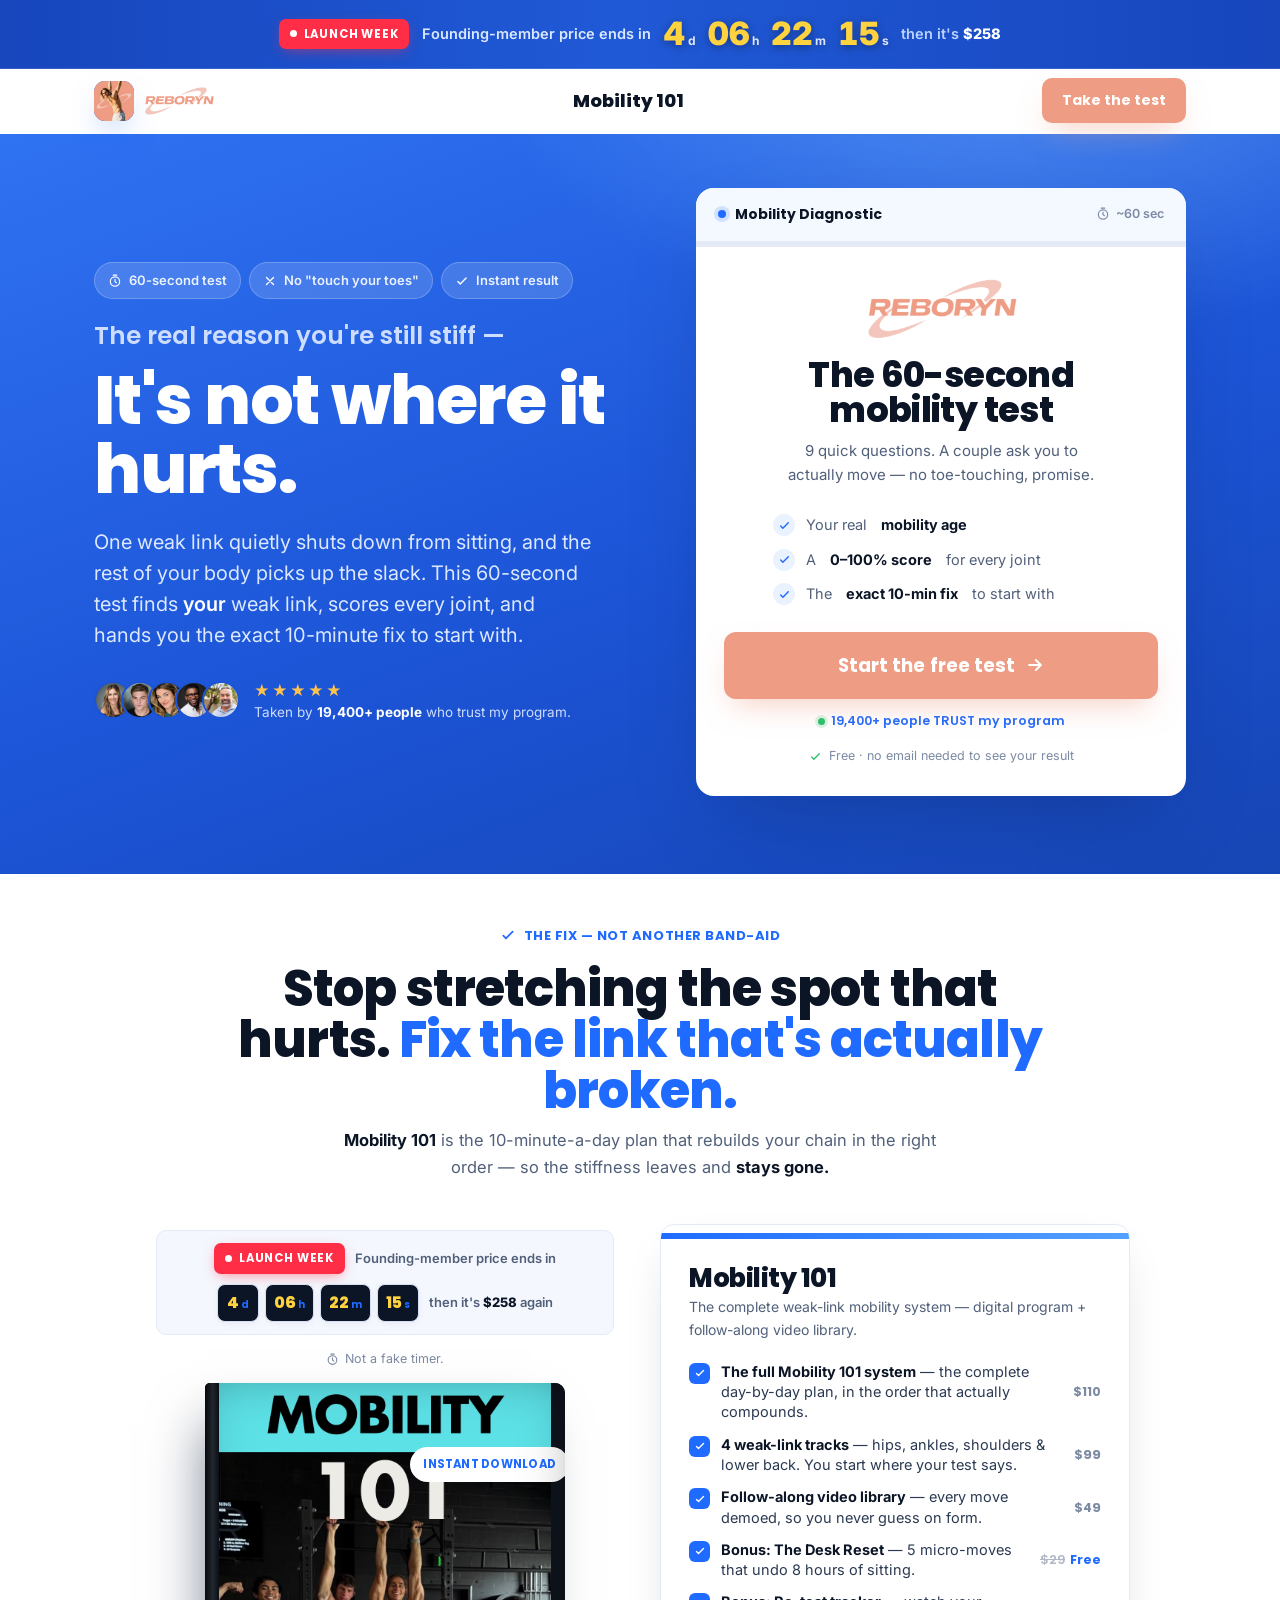
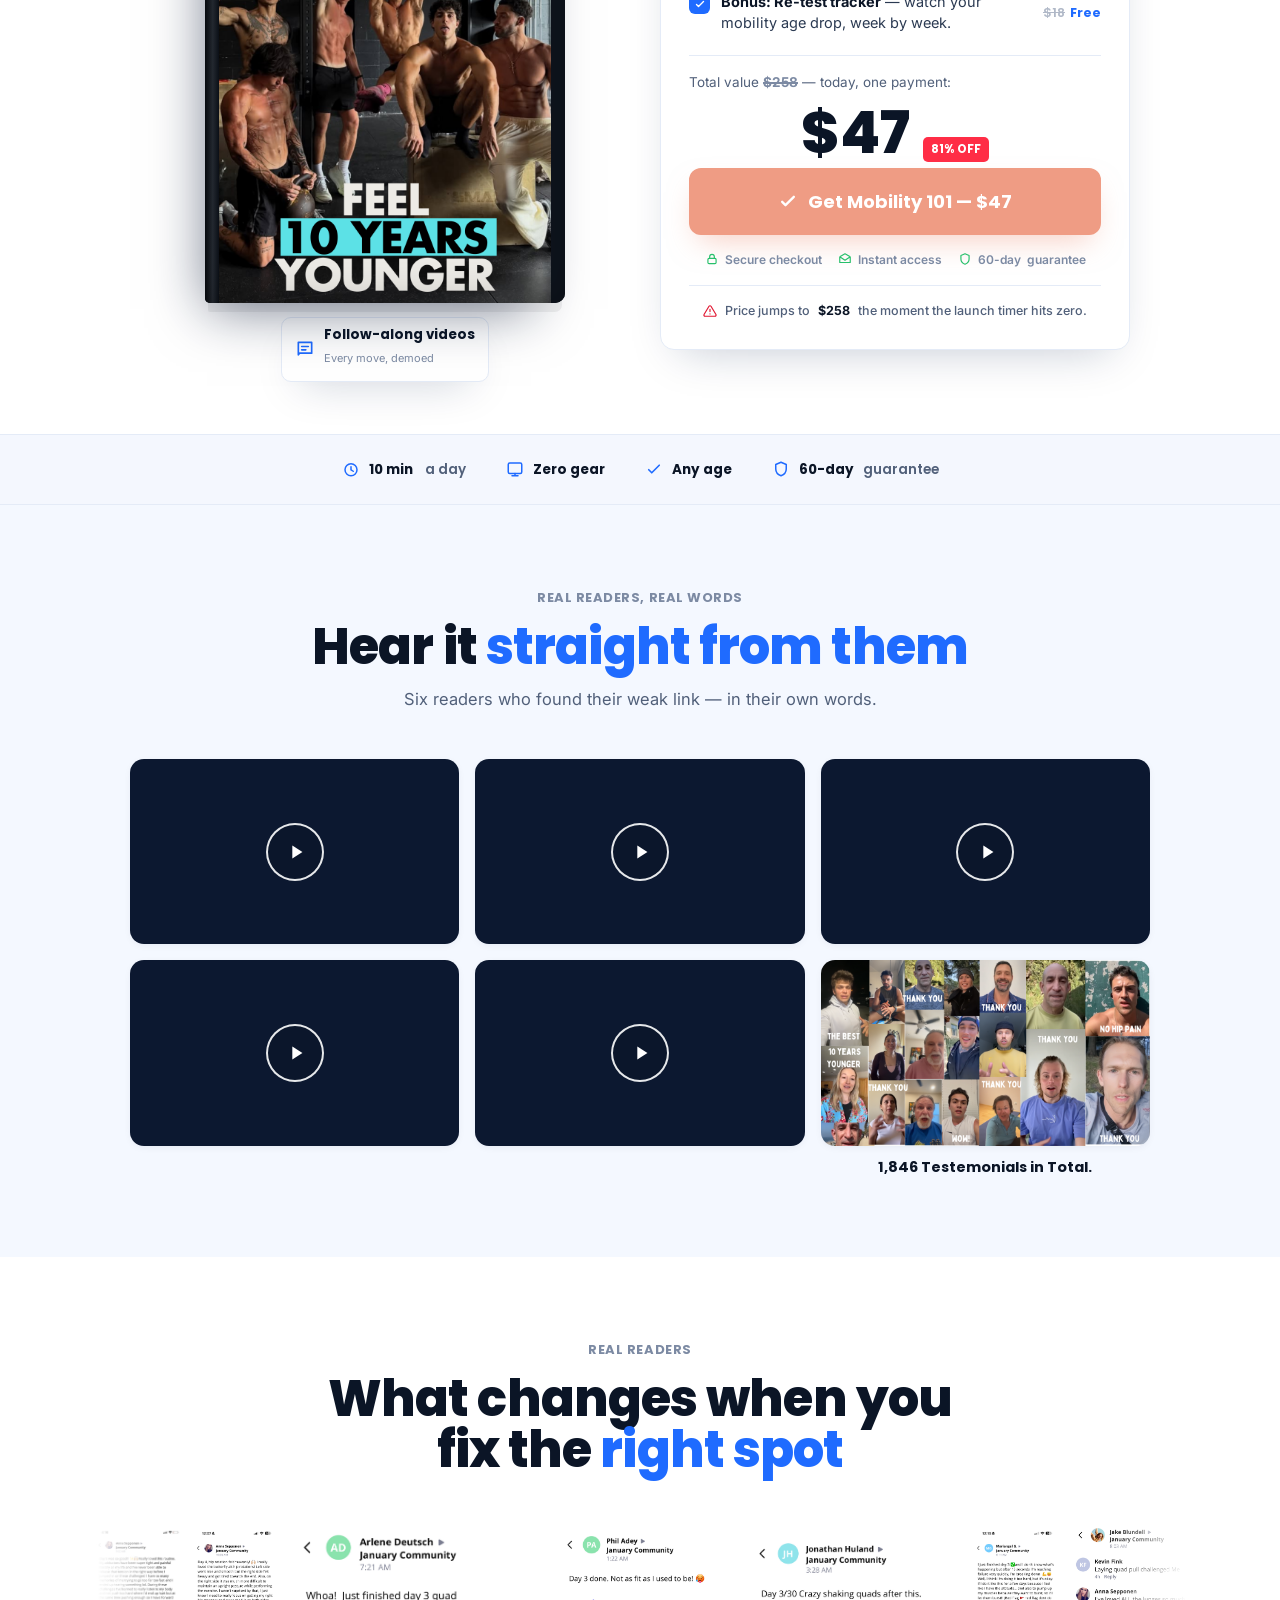
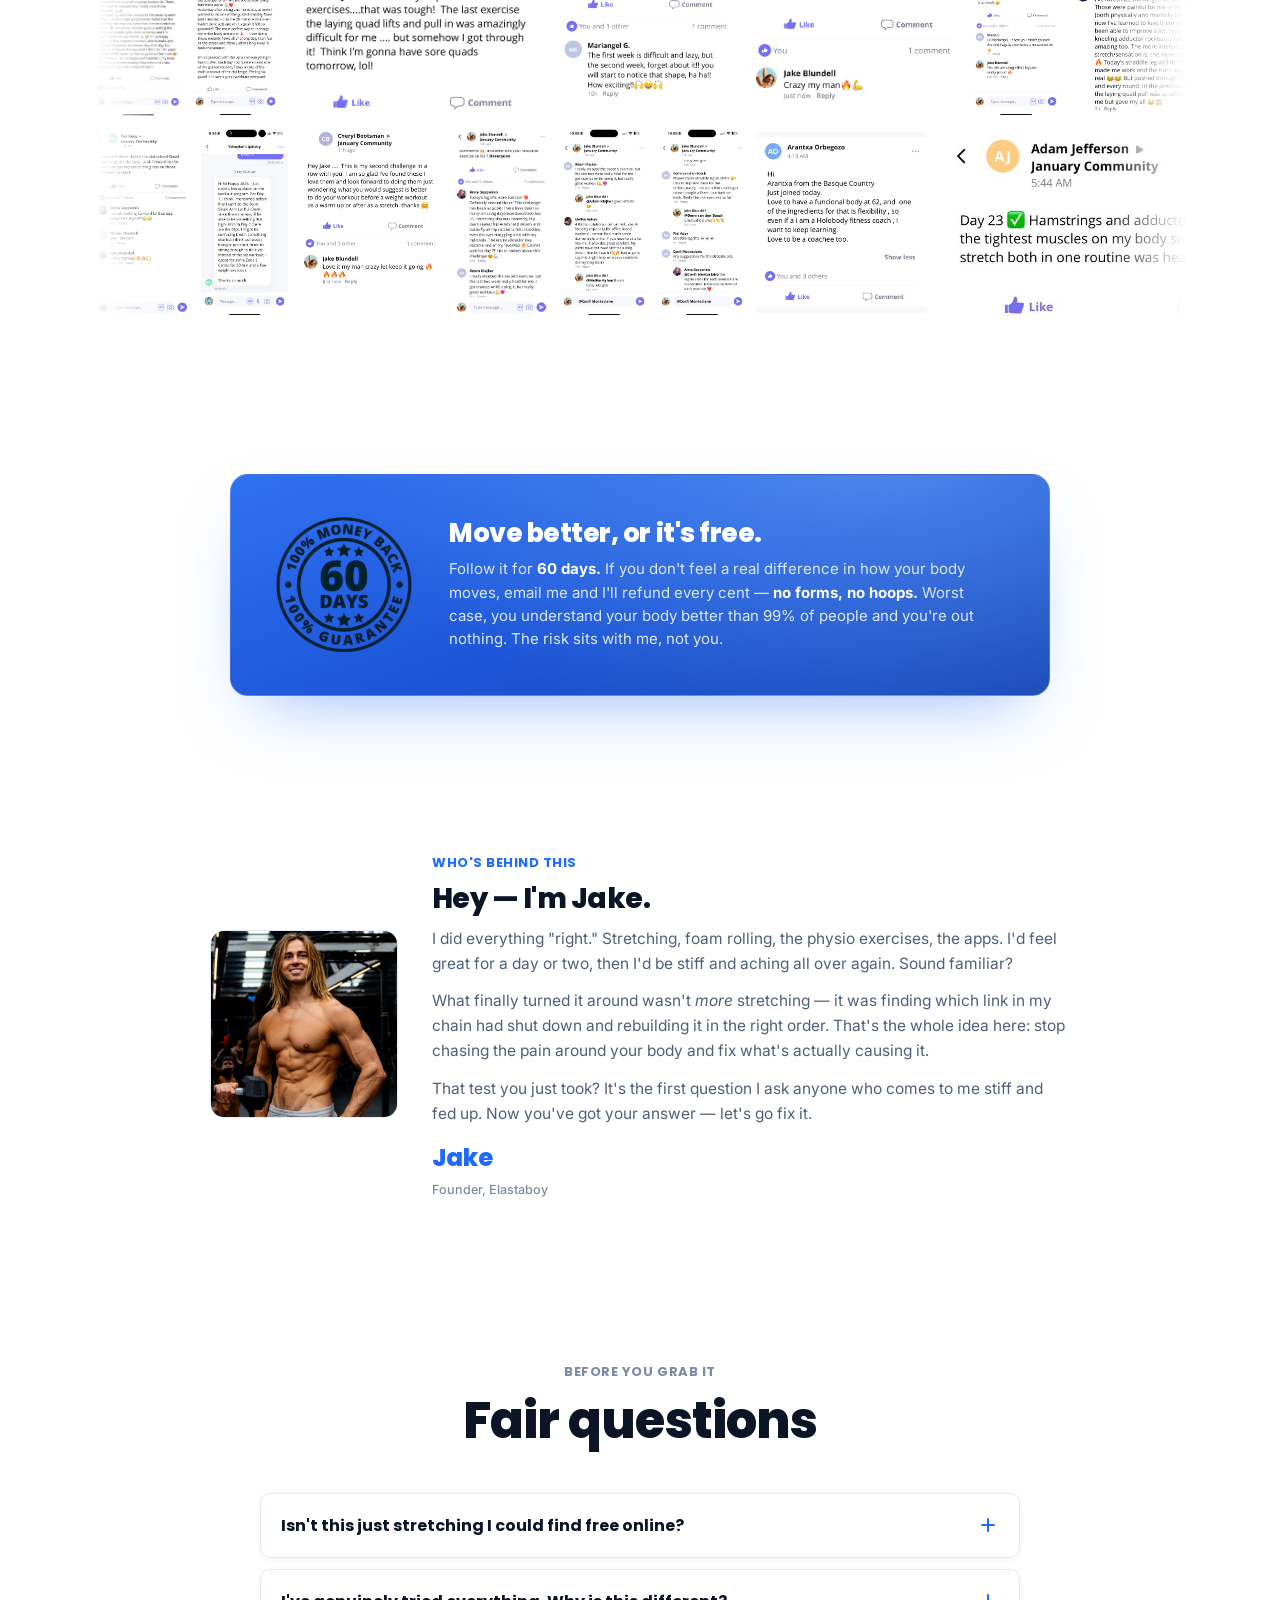
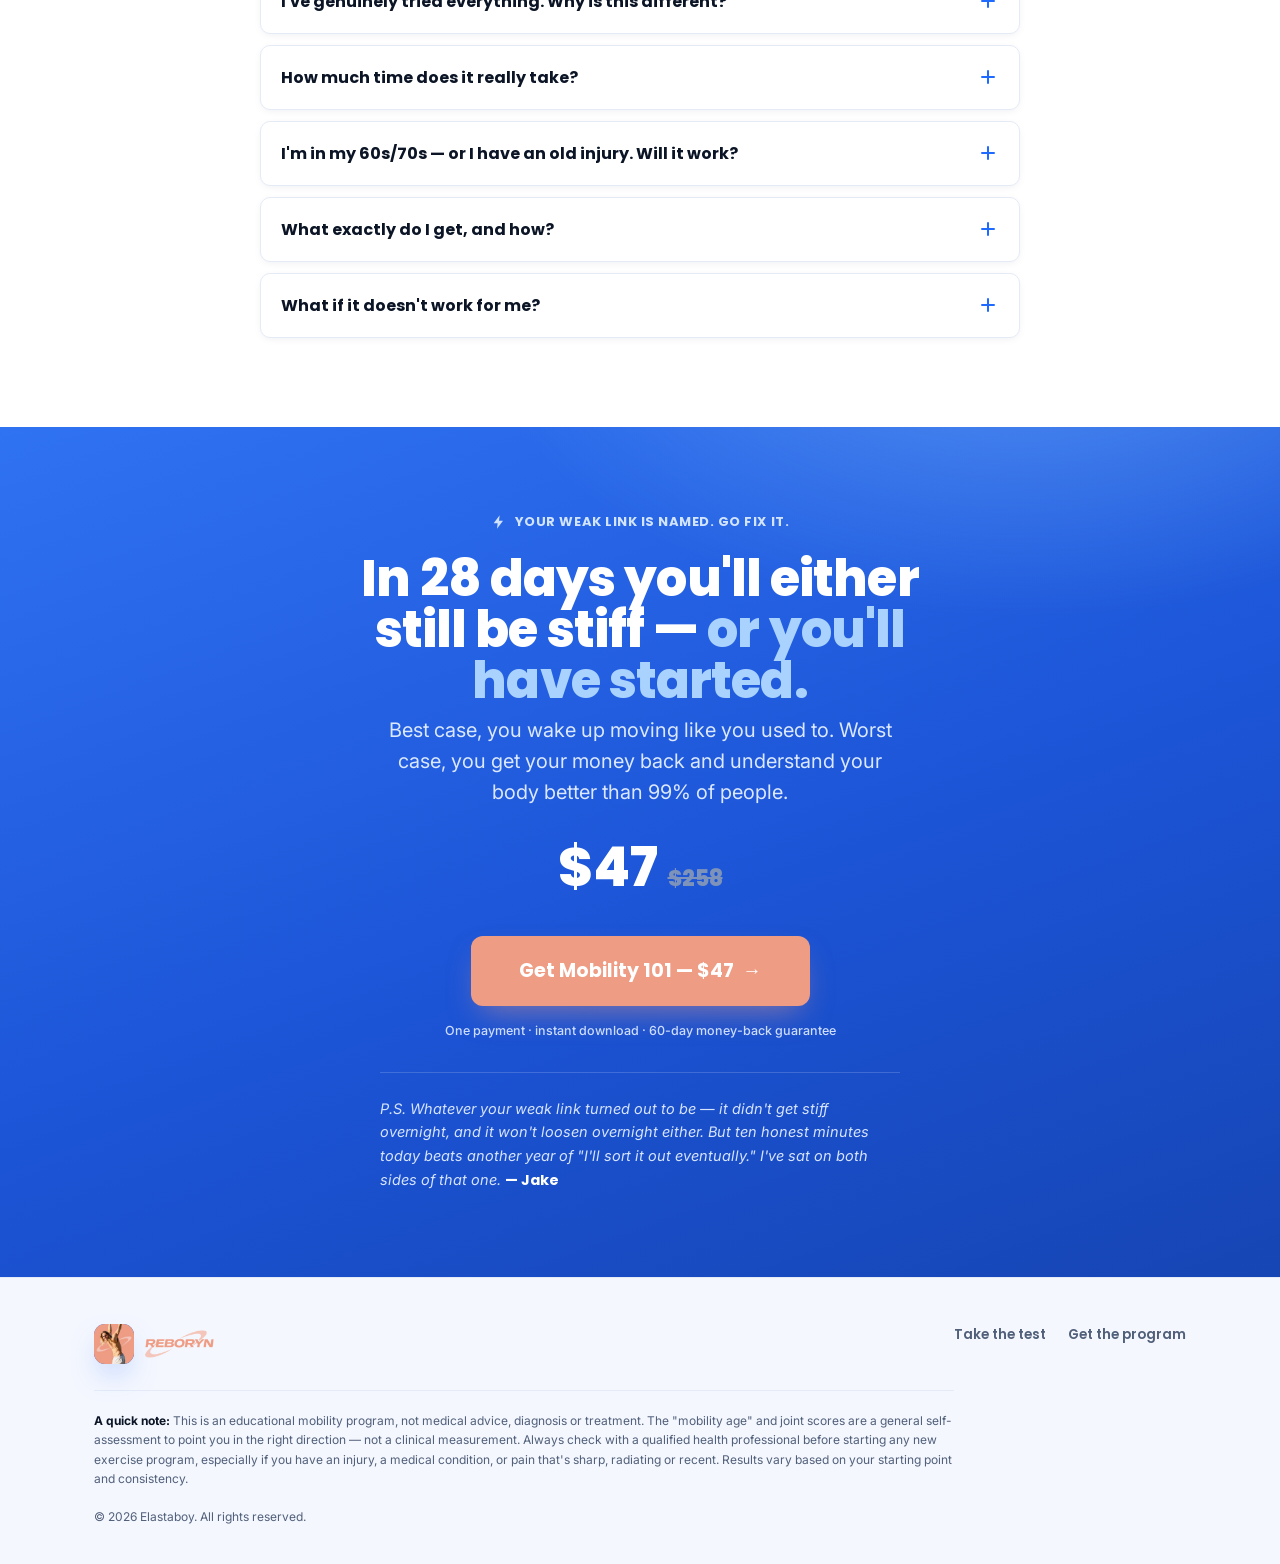
==== commit ccf0ac60: "Update index.html" ====
--- a/index.html
+++ b/index.html
@@ -358,6 +358,8 @@
 .buy-btn{width:100%;background:var(--coral);color:#fff;padding:19px;border-radius:12px;font-family:var(--display);font-weight:700;font-size:18px;transition:background .15s,transform .12s var(--ease),box-shadow .2s;display:flex;align-items:center;justify-content:center;gap:10px;margin-top:6px;box-shadow:var(--sh-coral)}
 .buy-btn:hover{background:var(--coral-600);transform:translateY(-2px);box-shadow:0 22px 44px -14px rgba(239,156,132,.6)}
 .buy-btn svg{width:20px;height:20px}
+@keyframes buyFlash{0%,100%{box-shadow:var(--sh-coral);transform:none}40%{box-shadow:0 0 0 12px rgba(239,156,132,.28),0 24px 52px -12px rgba(239,156,132,.8);transform:scale(1.035)}80%{box-shadow:0 0 0 6px rgba(239,156,132,.14),0 16px 40px -12px rgba(239,156,132,.5);transform:scale(1.012)}}
+.btn-flash{animation:buyFlash 1.1s ease-in-out both;pointer-events:none}
 .buy-sub{display:flex;align-items:center;justify-content:center;gap:16px;margin-top:15px;flex-wrap:wrap}
 .buy-sub span{display:flex;align-items:center;gap:6px;color:var(--slate-2);font-size:12px;font-weight:600}
 .buy-sub svg{width:14px;height:14px;color:#27c06b}
@@ -591,13 +593,14 @@
 <!-- ====================== RESULTS ====================== -->
 <section id="results">
   <div class="wrap">
-    <div class="res-top">
-      <span class="res-banner"><svg viewBox="0 0 24 24" width="15" height="15" fill="none"><path d="M5 13l4 4L19 7" stroke="currentColor" stroke-width="2.4" stroke-linecap="round" stroke-linejoin="round"/></svg> Your results are in</span>
-      <h2 id="res-h2">Here's what your body just told us</h2>
-      <p class="res-intro" id="res-intro"></p>
-    </div>
-
-    <div class="res-main">
+    <div class="res-focus">
+      <div class="wl-tag"><svg viewBox="0 0 24 24" width="15" height="15" fill="none"><path d="M13 2L4 14h6l-1 8 9-12h-6l1-8z" fill="currentColor"/></svg> Your #1 weak link</div>
+      <h3 id="wl-title">Your <span>hips</span> are the weak link</h3>
+      <p id="wl-desc"></p>
+      <div class="focus-steps" id="focus-steps"></div>
+    </div>
+
+    <div class="res-main" style="margin-top:24px">
       <div class="panel age-panel">
         <div class="panel-title"><svg viewBox="0 0 24 24" width="16" height="16" fill="none"><circle cx="12" cy="13" r="8" stroke="currentColor" stroke-width="2"/><path d="M12 9v4l3 2" stroke="currentColor" stroke-width="2" stroke-linecap="round"/></svg> Your mobility age</div>
         <div class="gauge">
@@ -617,11 +620,11 @@
       </div>
     </div>
 
-    <div class="res-focus">
-      <div class="wl-tag"><svg viewBox="0 0 24 24" width="15" height="15" fill="none"><path d="M13 2L4 14h6l-1 8 9-12h-6l1-8z" fill="currentColor"/></svg> Your #1 weak link</div>
-      <h3 id="wl-title">Your <span>hips</span> are the weak link</h3>
-      <p id="wl-desc"></p>
-      <div class="focus-steps" id="focus-steps"></div>
+    <div style="text-align:center;margin-top:36px">
+      <button class="btn btn-primary" id="res-fix-btn" onclick="scrollToFix()" style="display:inline-flex;padding:18px 38px;font-size:17px">
+        <span>Fix it — see the plan</span>
+        <svg viewBox="0 0 24 24" width="18" height="18" fill="none"><path d="M12 5v14M5 13l7 7 7-7" stroke="currentColor" stroke-width="2.4" stroke-linecap="round" stroke-linejoin="round"/></svg>
+      </button>
     </div>
   </div>
 </section>
@@ -912,9 +915,6 @@
       <div class="foot-links">
         <a href="#test">Take the test</a>
         <a href="#offer">Get the program</a>
-        <a href="#">Privacy</a>
-        <a href="#">Terms</a>
-        <a href="#">Contact</a>
       </div>
     </div>
     <p class="disclaimer">
@@ -933,7 +933,7 @@
   price:        "$47",
   anchor:       "$258",
   discountPct:  "81% OFF",
-  checkoutUrl:  "#",          // <-- paste your Stripe / Gumroad / ThriveCart link
+  checkoutUrl:  "https://alastaboy.gumroad.com/l/Mobility-101",
   guaranteeDays: 60,
   founderName:  "Jake",
   // launch countdown in the top banner — starts at exactly this on a visitor's
@@ -1226,10 +1226,8 @@
   const R = computeResult(); window.__R = R;
   const L = LINKS[R.link];
   $("#results").classList.add("show");
-
-  $("#res-intro").innerHTML = R.gap>0
-    ? `Your body is moving like it's <b>${R.mobAge}</b>, not ${R.realAge}. The good news: that gap is fixable — and it starts in one specific spot.`
-    : `Your body is actually moving younger than your age. Nice. Here's how to protect it and clear the last bit of stiffness.`;
+  const fixBtn = $("#res-fix-btn");
+  if(fixBtn){ fixBtn.querySelector("span").textContent = `Fix your ${L.name} — see the plan`; }
 
   const C = 2*Math.PI*83; const fill=$("#gfill");
   fill.setAttribute("stroke-dasharray", C);
@@ -1275,6 +1273,17 @@
   if(o.personal) html("#buy-personal-text", o.personal);
   set("#buybtn-label", `Get ${PRODUCT} — ${c.price}`);
   set("#finalbtn-label", `Get ${PRODUCT} — ${c.price}`);
+}
+
+/* ---------- scroll to offer + flash buy button ---------- */
+function scrollToFix(){
+  document.getElementById('offer').scrollIntoView({behavior:'smooth',block:'start'});
+  setTimeout(()=>{
+    const btn=document.getElementById('buybtn');
+    if(!btn) return;
+    btn.classList.add('btn-flash');
+    setTimeout(()=>btn.classList.remove('btn-flash'),1200);
+  },900);
 }
 
 /* ---------- launch countdown banner ---------- */
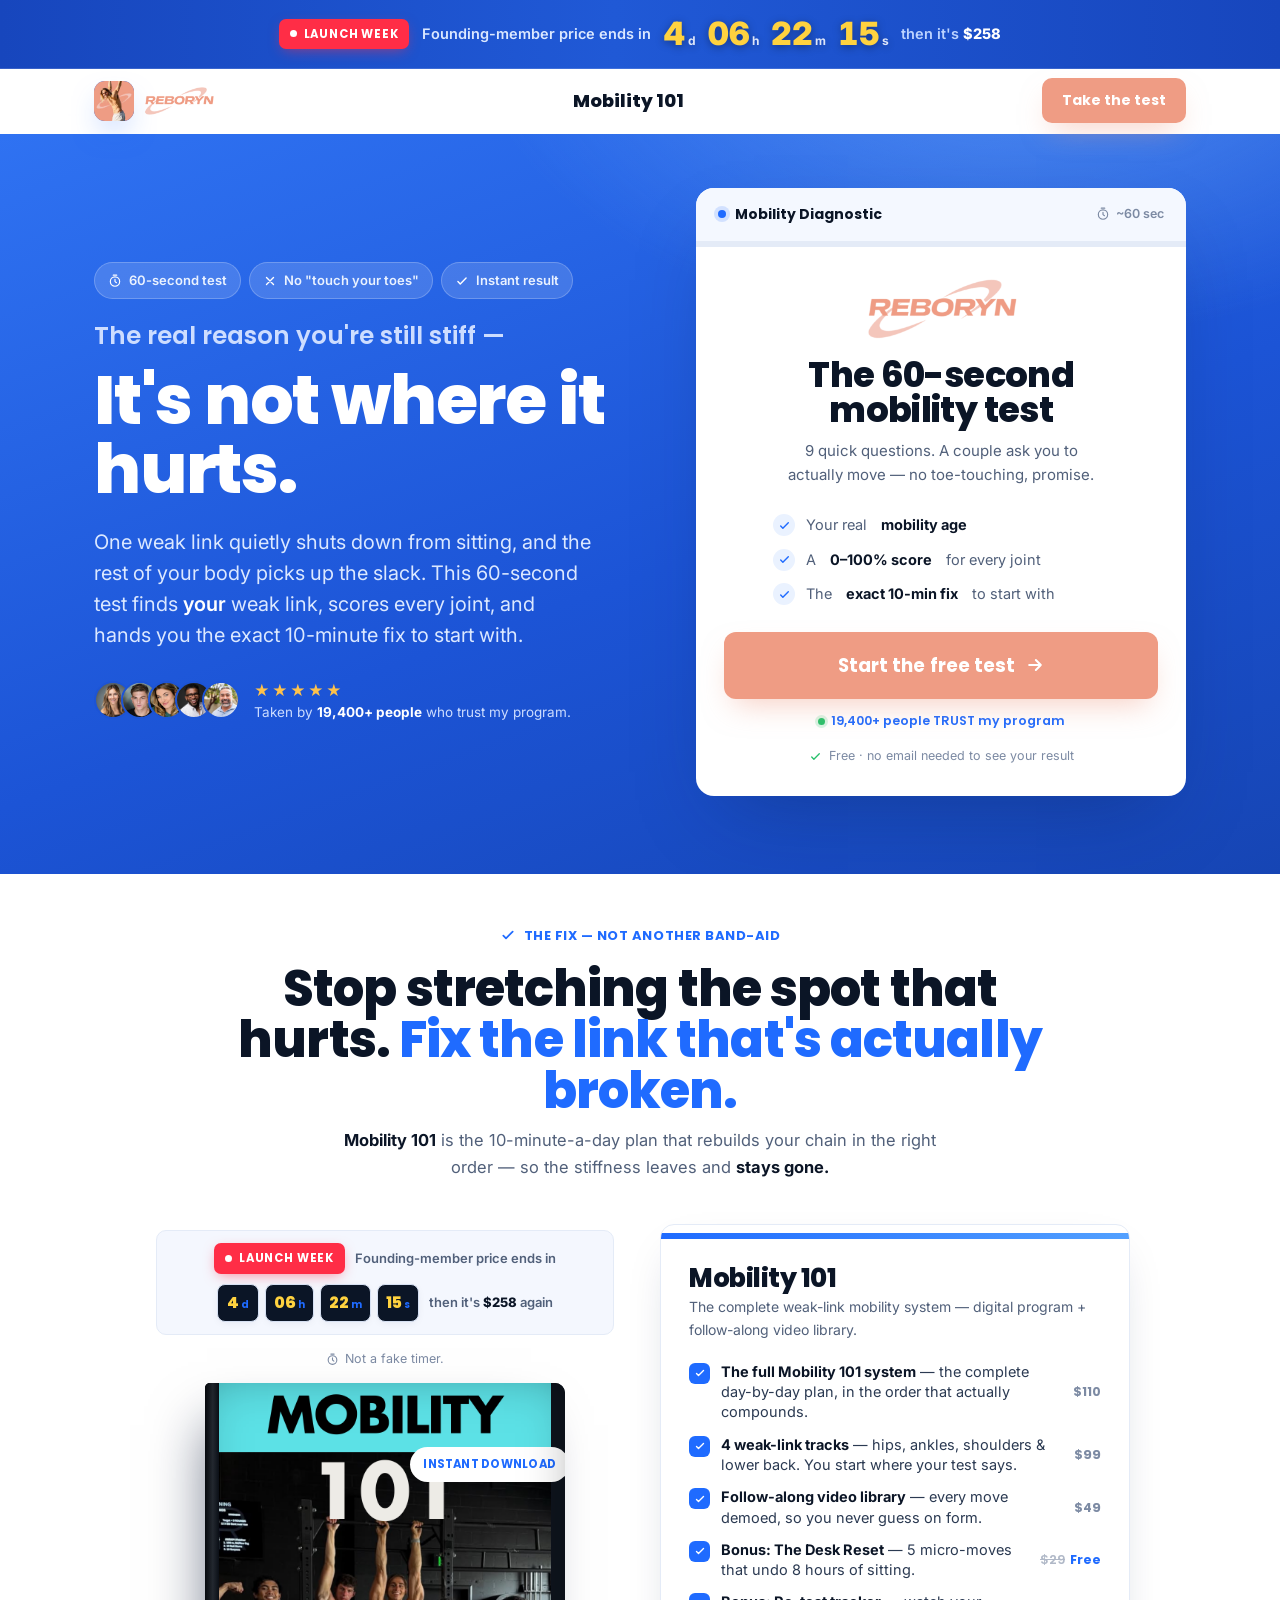
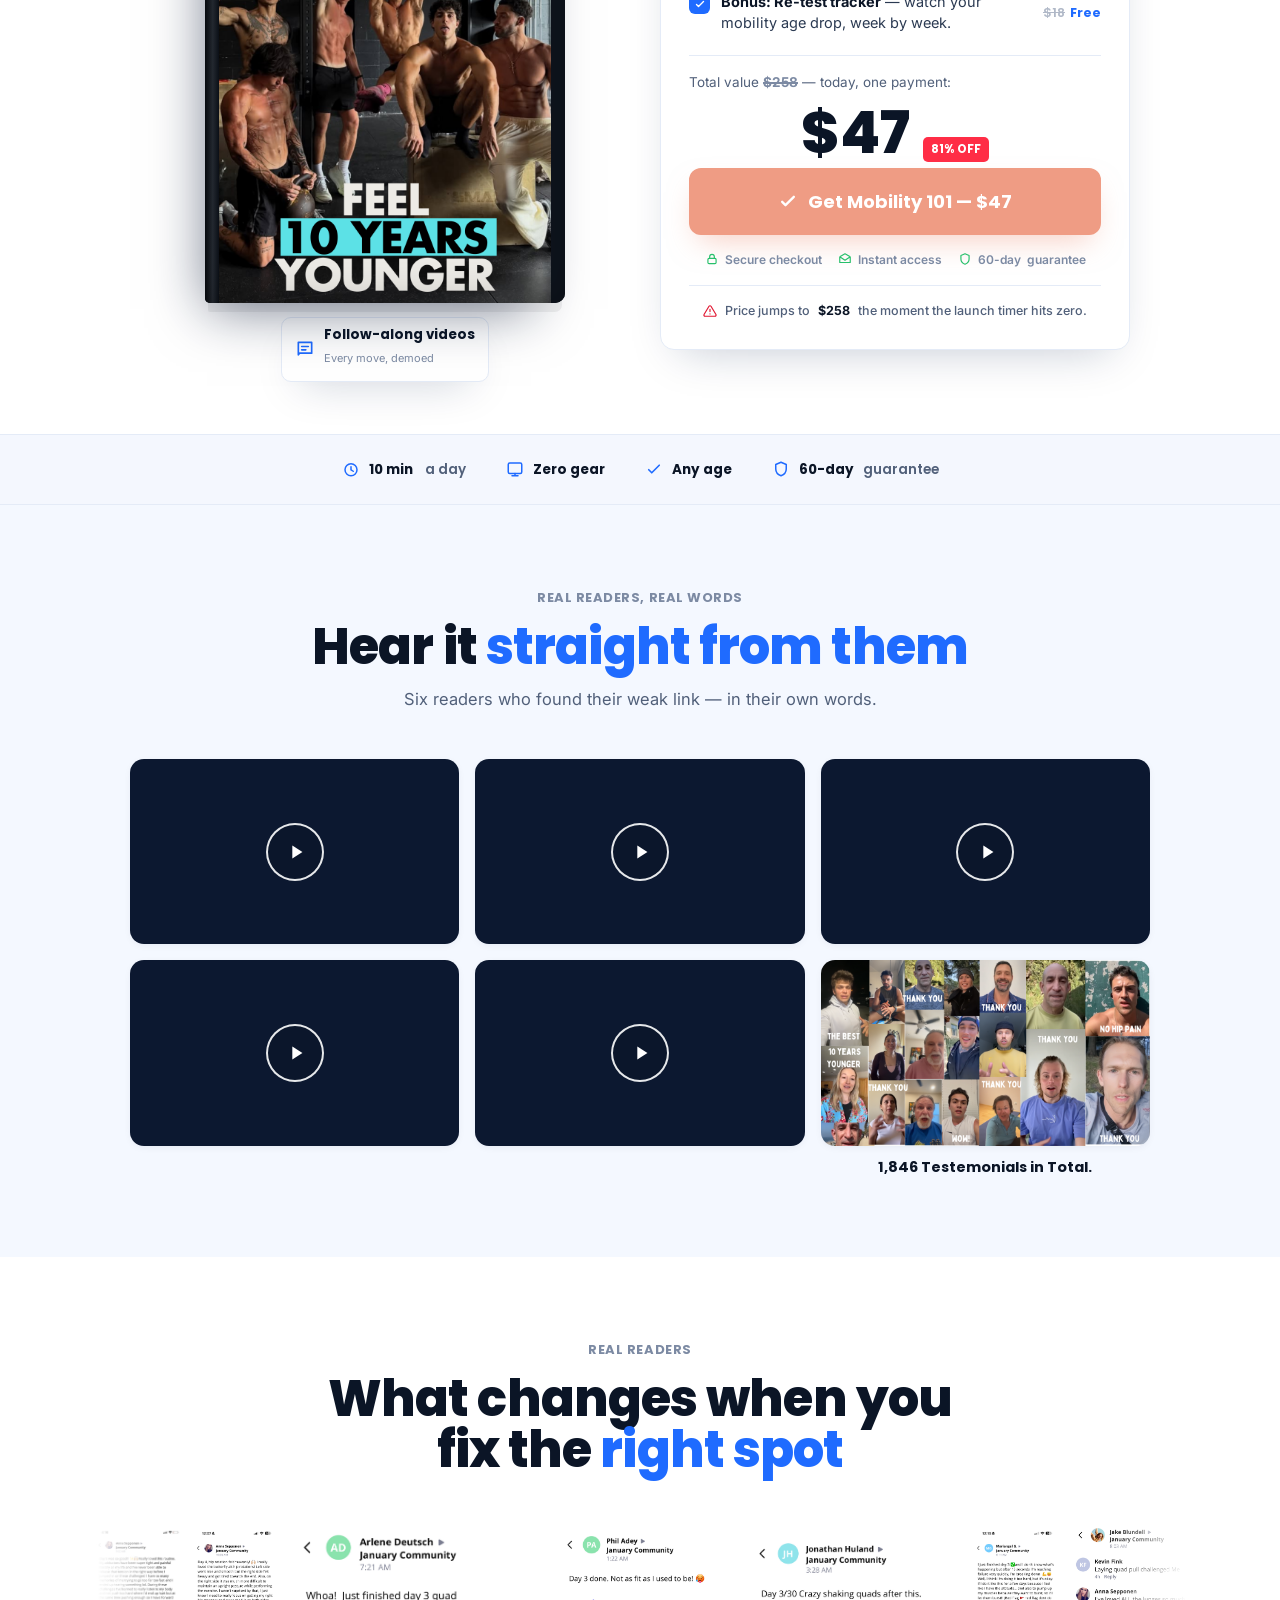
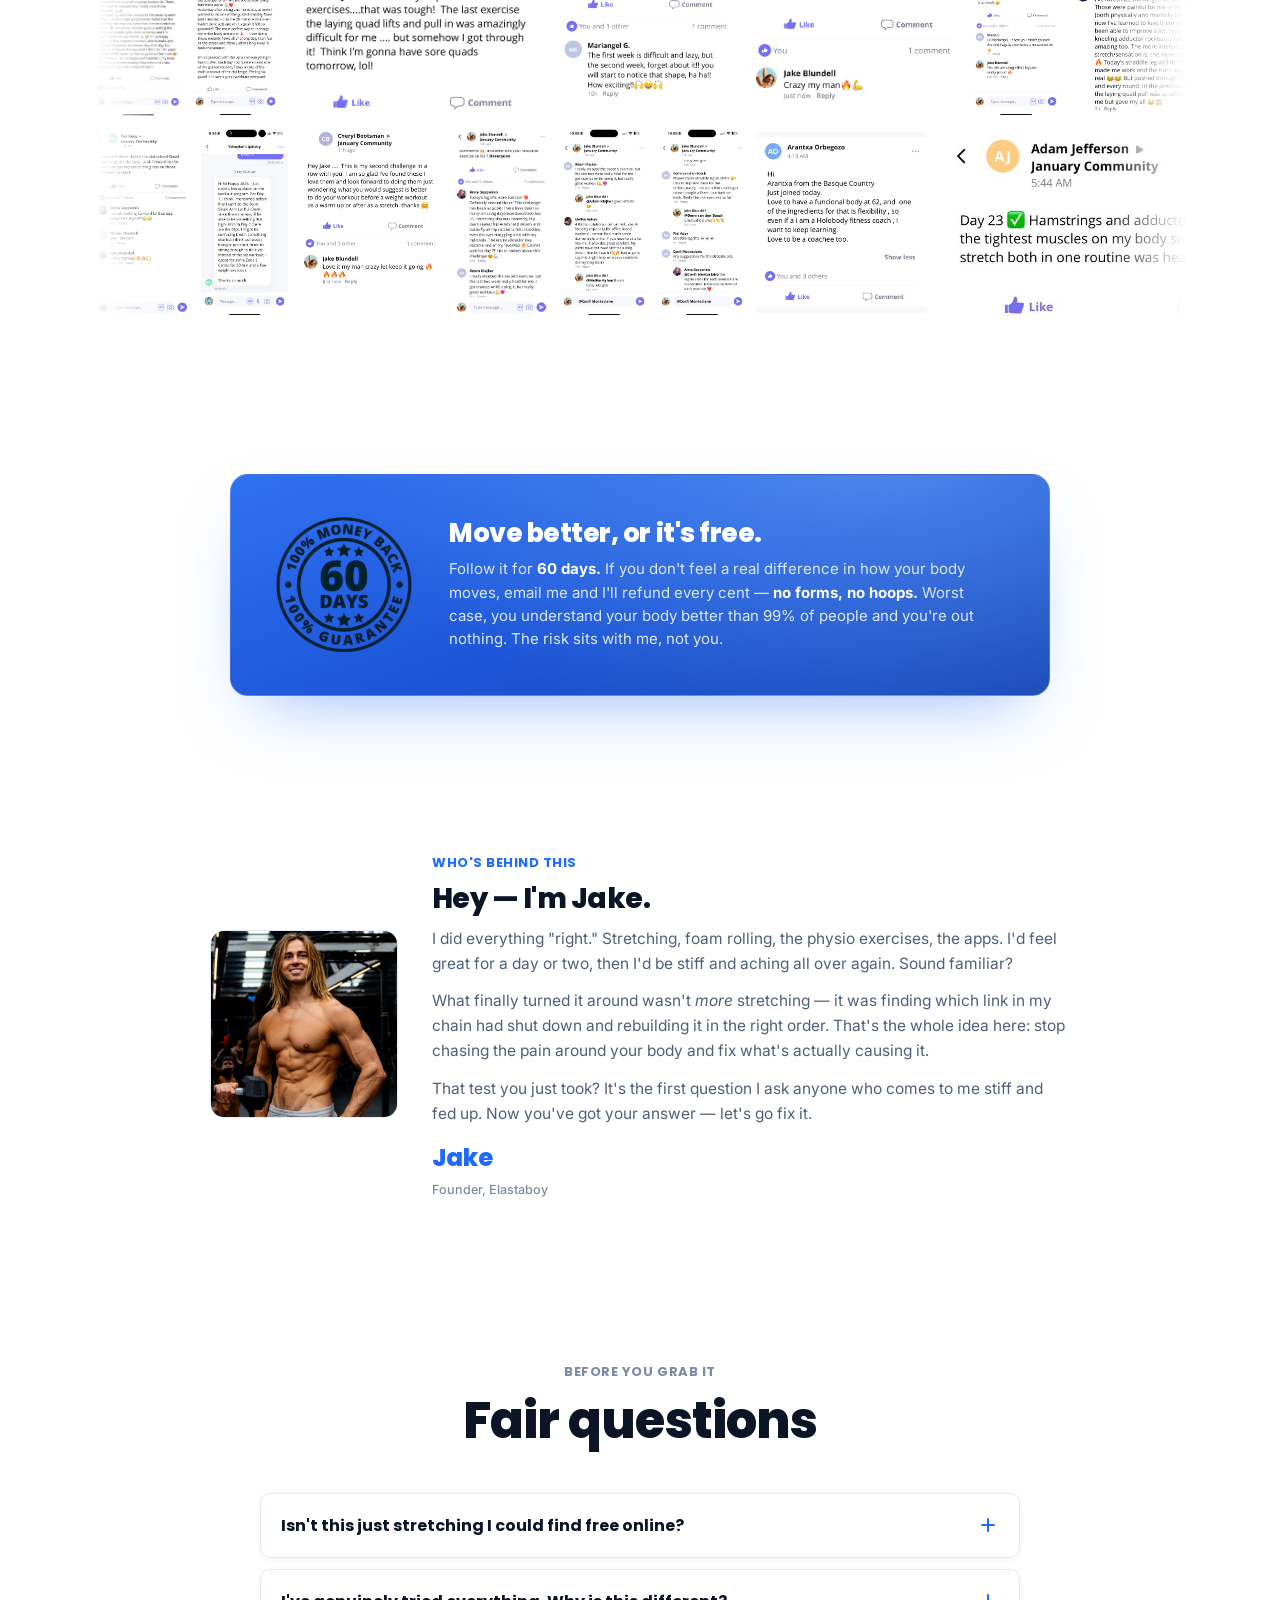
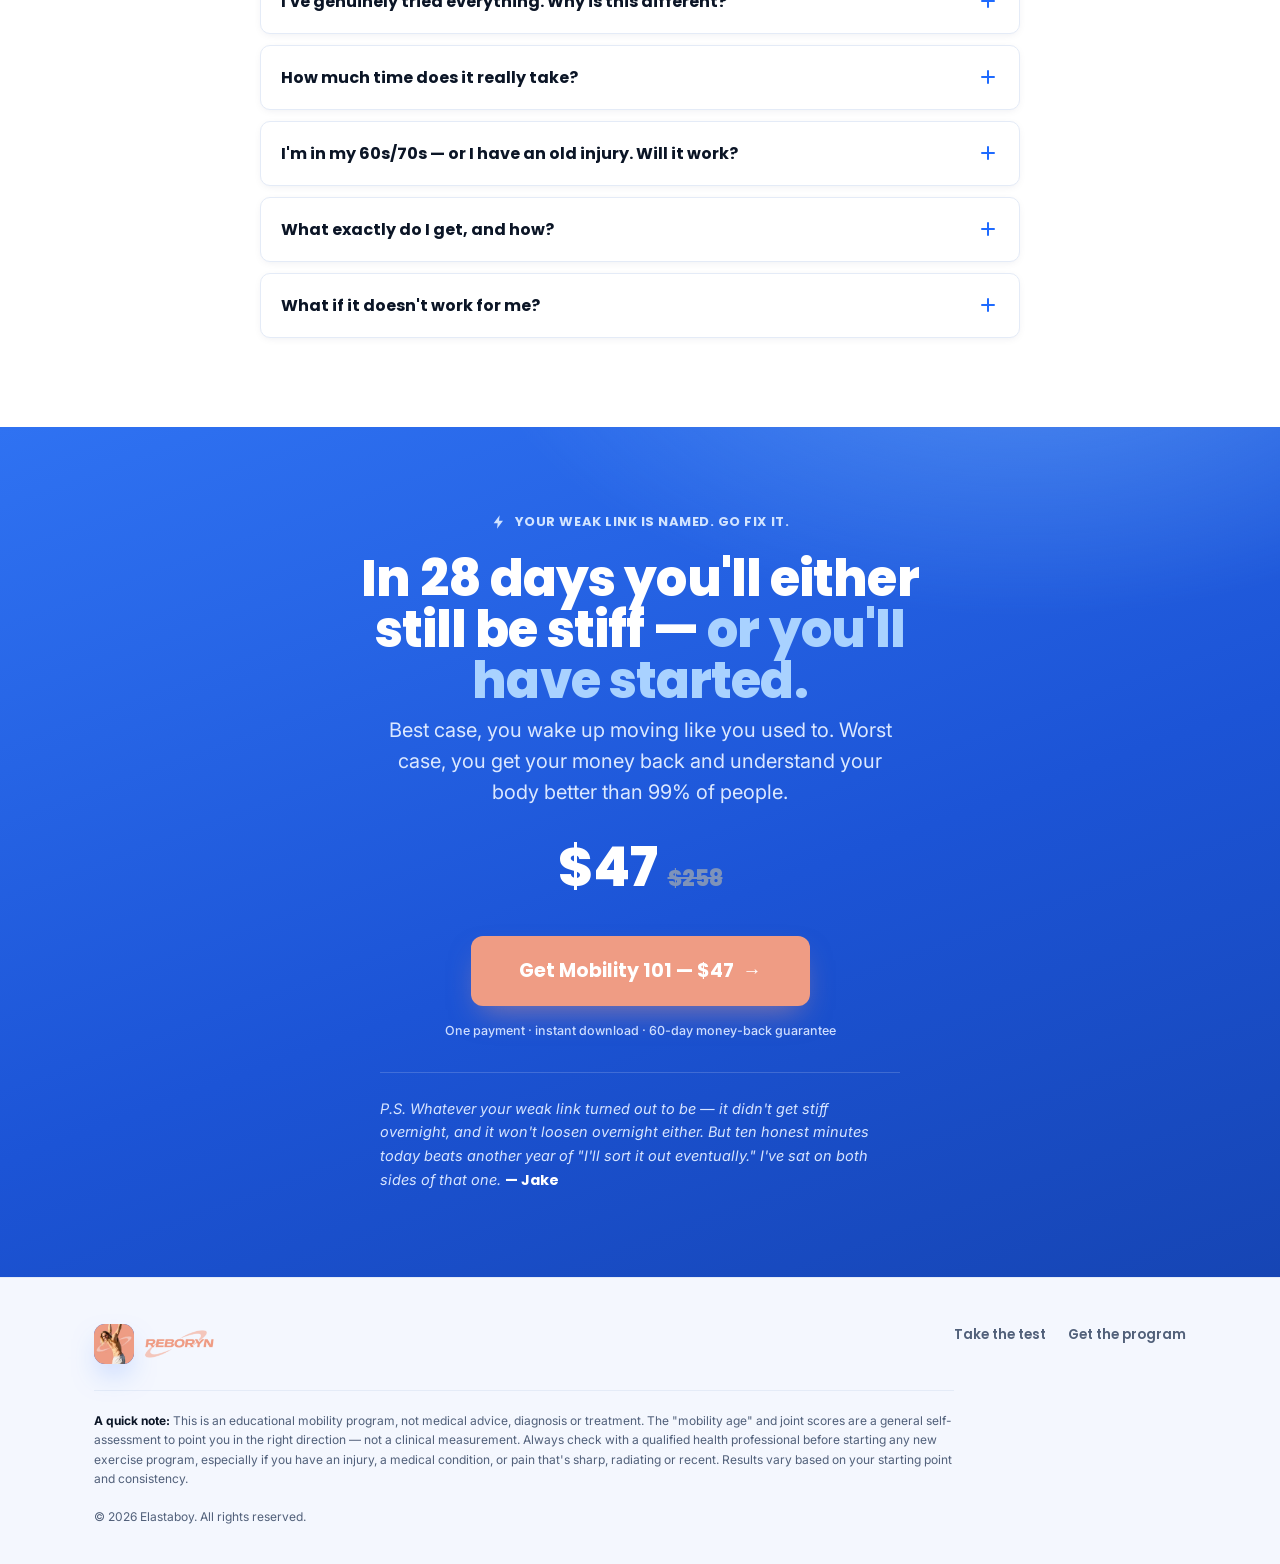
==== commit 98b3ae25: "Update index.html" ====
--- a/index.html
+++ b/index.html
@@ -1,6 +1,15 @@
 <!DOCTYPE html>
 <html lang="en">
 <head>
+     <!-- Google tag (gtag.js) -->
+<script async src="https://www.googletagmanager.com/gtag/js?id=G-61D2XV2TQG"></script>
+<script>
+  window.dataLayer = window.dataLayer || [];
+  function gtag(){dataLayer.push(arguments);}
+  gtag('js', new Date());
+
+  gtag('config', 'G-61D2XV2TQG');
+</script>
 <meta charset="UTF-8" />
 <meta name="viewport" content="width=device-width, initial-scale=1.0" />
 <meta name="theme-color" content="#1c54d6" />
@@ -1294,7 +1303,7 @@
   // Anchor the deadline to the visitor's first load so it starts at EXACTLY the
   // configured time, then counts down continuously (and survives a refresh).
   let end = +localStorage.getItem("launch_deadline");
-  if(!end){ end = Date.now() + totalMs; localStorage.setItem("launch_deadline", end); }
+  if(!end || end <= Date.now()){ end = Date.now() + totalMs; localStorage.setItem("launch_deadline", end); }
   const els = [$("#bannerclock"), $("#offerclock")].filter(Boolean);
   clearInterval(bannerTimer);
   const tick = ()=>{
